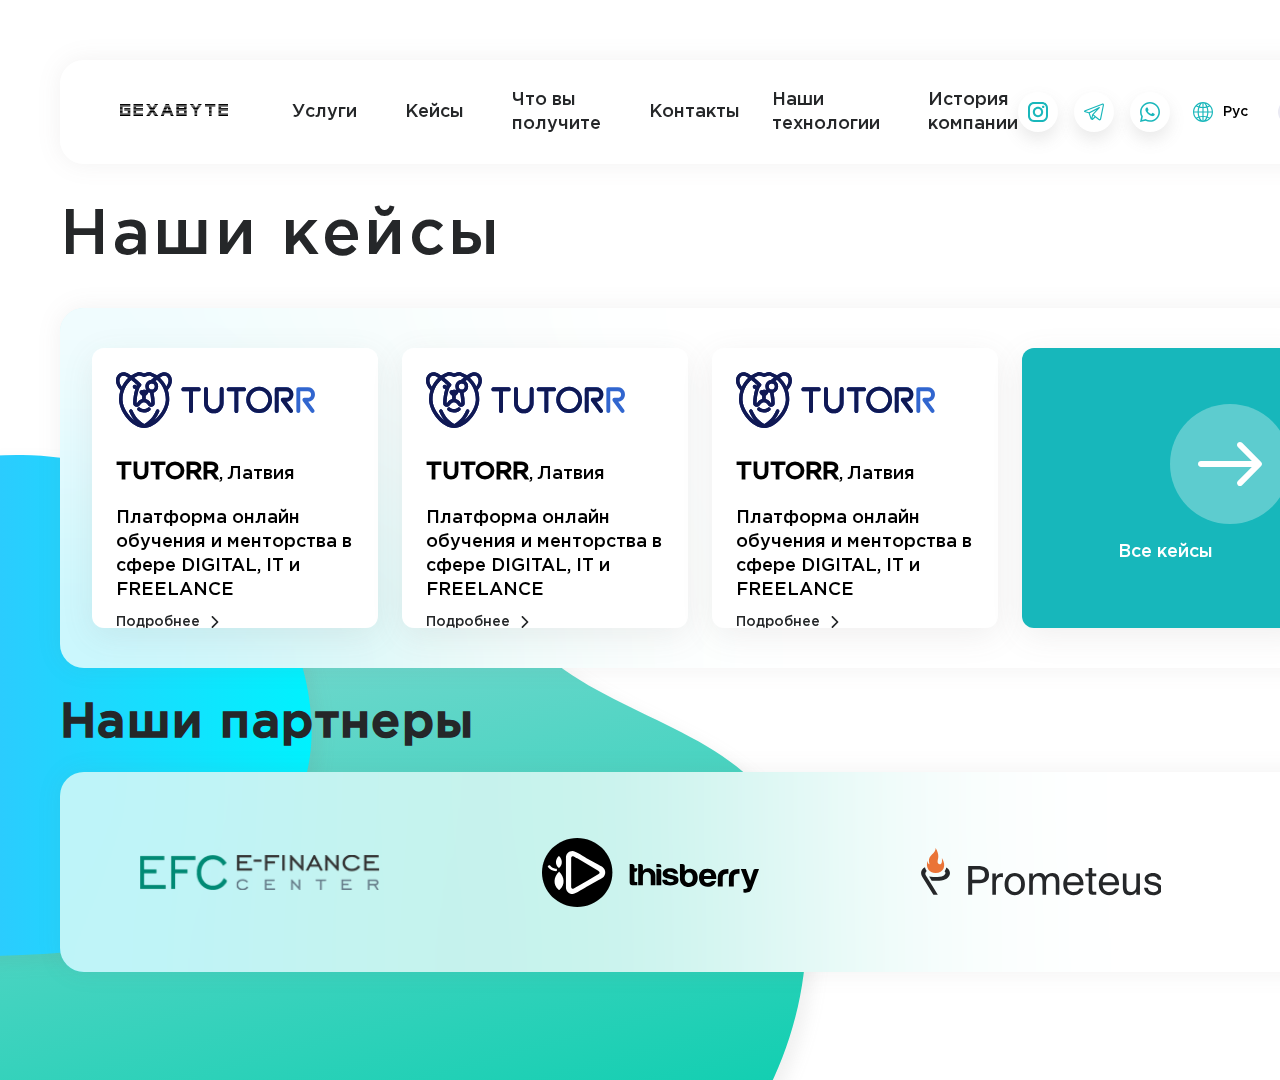
==== pages/cases/cases.html @ d4db55be "Add files via upload" ====
<!DOCTYPE html>
<html>
 <head>
    <link rel="stylesheet" href="../../css/style.css">
    <meta charset="utf-8">
    <title>qazdevelop</title>
</head>
<body>

    <div class="wrapper">
        <div class="content1">
            <div class="header" id="pages-header">
                <div class="logo"><img src="../../img/main/Gexabyte.svg" alt=""></div>
                    <div class="topnav" id="MyTopnav">
                        <nav>
                            <a class="hide" href="../../about-us/services.html">Услуги</a>
                                <svg width="8" height="8" viewBox="0 0 8 8" class="nav__point hide" fill="none" xmlns="http://www.w3.org/2000/svg">
                                    <circle cx="4" cy="4" r="4" fill="#BCBCC7"/>
                                </svg>
                                
                            <a class="hide" href="../../pages/cases/cases.html">Кейсы</a>
                                <svg width="8" height="8" viewBox="0 0 8 8" class="nav__point hide" fill="none" xmlns="http://www.w3.org/2000/svg">
                                    <circle cx="4" cy="4" r="4" fill="#BCBCC7"/>
                                </svg>
                            <a class="hide" href="../../pages/feedback/feedback.html">Что вы получите</a>
                                <svg width="8" height="8" viewBox="0 0 8 8" class="nav__point hide" fill="none" xmlns="http://www.w3.org/2000/svg">
                                    <circle cx="4" cy="4" r="4" fill="#BCBCC7"/>
                                </svg>
                            <a class="hide" href="../../pages/contacts/contacts.html">Контакты</a>
                                <svg width="2" height="32" viewBox="0 0 2 32" class="nav__rect hide" fill="none" xmlns="http://www.w3.org/2000/svg">
                                    <rect width="2" height="32" fill="#19B7BB"/>
                                </svg>
                            <a class="hide" href="../../pages/technology-stack/technology_stack.html">Наши технологии</a>
                                <svg width="8" height="8" viewBox="0 0 8 8" class="nav__point hide" fill="none" xmlns="http://www.w3.org/2000/svg">
                                    <circle cx="4" cy="4" r="4" fill="#BCBCC7"/>
                                </svg>
                            <a class="hide" href="../../pages/history/history.html">История компании</a>
                            
                        
                        </nav>
                    <div class="social">
                        <div class="inst__icon">
    <a class="instButton2" href="https://instagram.com">
        <div class="instButton">
            <svg width="20" height="20" viewBox="0 0 20 20" fill="#19B7BB" class="instImg" xmlns="http://www.w3.org/2000/svg">
                <path d="M14.0419 0H5.95811C2.67279 0 0 2.67279 0 5.95811V14.0419C0 17.3272 2.67279 20 5.95811 20H14.0419C17.3272 20 20 17.3272 20 14.0419V5.95811C20 2.67279 17.3272 0 14.0419 0ZM17.988 14.0419C17.988 16.2213 16.2213 17.988 14.0419 17.988H5.95811C3.77875 17.988 2.012 16.2213 2.012 14.0419V5.95811C2.012 3.77871 3.77875 2.012 5.95811 2.012H14.0419C16.2213 2.012 17.988 3.77871 17.988 5.95811V14.0419Z"/>
                <path d="M9.99986 4.82721C7.14762 4.82721 4.82715 7.14768 4.82715 9.99988C4.82715 12.8521 7.14762 15.1726 9.99986 15.1726C12.8521 15.1726 15.1726 12.8521 15.1726 9.99988C15.1726 7.14765 12.8521 4.82721 9.99986 4.82721ZM9.99986 13.1606C8.25423 13.1606 6.83915 11.7455 6.83915 9.99992C6.83915 8.25429 8.25427 6.83921 9.99986 6.83921C11.7455 6.83921 13.1606 8.25429 13.1606 9.99992C13.1606 11.7455 11.7455 13.1606 9.99986 13.1606Z"/>
                <path d="M15.1828 6.10562C15.8674 6.10562 16.4223 5.55069 16.4223 4.86614C16.4223 4.18159 15.8674 3.62665 15.1828 3.62665C14.4983 3.62665 13.9434 4.18159 13.9434 4.86614C13.9434 5.55069 14.4983 6.10562 15.1828 6.10562Z" />
                </svg>
        </div>
        </a>

</div>
                        <div class="tg__icon">    <a class="tgButton2" href="https://instagram.com">
        <div class="tgButton">
            <svg width="20" height="20" viewBox="0 0 20 20" class="tgImg" fill="#19B7BB" xmlns="http://www.w3.org/2000/svg">
                <g clip-path="url(#clip0)">
                <path d="M19.6907 1.98669C19.4464 1.68793 19.0805 1.52344 18.6603 1.52344C18.4319 1.52344 18.1898 1.5715 17.9411 1.66656L1.01151 8.12912C0.113068 8.47198 -0.00793369 8.98651 -0.000151716 9.2627C0.00763026 9.53888 0.157624 10.0458 1.07407 10.3374C1.07956 10.3391 1.08505 10.3407 1.09055 10.3423L4.6022 11.3472L6.50131 16.7778C6.76025 17.5182 7.34146 17.9781 8.01834 17.9781C8.44513 17.9781 8.8649 17.7992 9.23233 17.4611L11.4044 15.4611L14.5549 17.9979C14.5552 17.9982 14.5557 17.9984 14.556 17.9987L14.5859 18.0228C14.5886 18.0249 14.5915 18.0272 14.5943 18.0293C14.9445 18.3009 15.3267 18.4444 15.7001 18.4445H15.7002C16.4297 18.4445 17.0107 17.9045 17.1799 17.0689L19.9538 3.37204C20.0652 2.82227 19.9718 2.33032 19.6907 1.98669ZM5.77698 11.1563L12.552 7.69516L8.33344 12.1777C8.26431 12.2511 8.21533 12.341 8.19122 12.4388L7.37778 15.7338L5.77698 11.1563ZM8.43842 16.599C8.41034 16.6248 8.38211 16.6478 8.35388 16.669L9.10858 13.6124L10.4814 14.7179L8.43842 16.599ZM18.8052 3.13934L16.0313 16.8364C16.0046 16.9675 15.9193 17.2725 15.7001 17.2725C15.5917 17.2725 15.4556 17.2134 15.3163 17.1062L11.7464 14.2317C11.7459 14.2313 11.7453 14.2308 11.7447 14.2305L9.62051 12.52L15.7211 6.0376C15.9164 5.83008 15.9341 5.51224 15.7631 5.28427C15.5919 5.0563 15.2817 4.98459 15.0279 5.11429L4.99405 10.2403L1.43463 9.22195L18.3591 2.76138C18.502 2.70676 18.6018 2.69531 18.6603 2.69531C18.6961 2.69531 18.7599 2.69958 18.7836 2.72873C18.8147 2.76672 18.8544 2.89627 18.8052 3.13934Z"/>
                </g>
                <defs>
                <clipPath id="clip0">
                <rect width="20" height="20"/>
                </clipPath>
                </defs>
                </svg> 
        </div>
        </a>

</div>
                        <div class="whatsapp__icon">
    <a class="whatsappButton2" href="https://instagram.com">
        <div class="whatsappButton">
            <svg width="20" height="20" viewBox="0 0 20 20" class="whatsappImg" fill="#19B7BB" xmlns="http://www.w3.org/2000/svg">
                <path d="M17.0282 2.90436C15.1494 1.03256 12.65 0.00106812 9.98993 0C7.33582 0 4.83246 1.03058 2.94128 2.90192C1.04675 4.77646 0.00244141 7.26761 0 9.90738V9.91043V9.91226C0.000305176 11.51 0.420074 13.1218 1.21689 14.593L0.0273132 20L5.49652 18.756C6.88171 19.454 8.42728 19.8221 9.98611 19.8227H9.99008C12.6437 19.8227 15.1471 18.792 17.0386 16.9205C18.9348 15.0444 19.9796 12.5565 19.9808 9.91501C19.9815 7.29218 18.9331 4.8024 17.0282 2.90436ZM9.98993 18.2617H9.98642C8.58673 18.2611 7.19986 17.9097 5.97595 17.2452L5.71732 17.1048L2.08054 17.932L2.87048 14.3419L2.7182 14.0793C1.96106 12.7736 1.56097 11.3322 1.56097 9.91058C1.56387 5.30899 5.3447 1.56097 9.98962 1.56097C12.2336 1.56189 14.342 2.43179 15.9265 4.01016C17.5349 5.61295 18.4204 7.70981 18.4196 9.91455C18.4178 14.5172 14.6362 18.2617 9.98993 18.2617Z"/>
                <path d="M7.27139 5.54153H6.83347C6.68103 5.54153 6.43353 5.5986 6.22418 5.82642C6.01468 6.05438 5.42432 6.60538 5.42432 7.72598C5.42432 8.84659 6.24326 9.92935 6.35739 10.0815C6.47168 10.2335 7.9382 12.6065 10.2609 13.5194C12.1913 14.2781 12.5842 14.1272 13.0031 14.0892C13.4221 14.0514 14.3551 13.5384 14.5456 13.0066C14.736 12.4748 14.736 12.0189 14.6789 11.9237C14.6217 11.8288 14.4693 11.7719 14.2408 11.658C14.0123 11.544 12.8923 10.9837 12.6828 10.9076C12.4733 10.8318 12.321 10.7938 12.1685 11.0219C12.0161 11.2495 11.5674 11.7763 11.434 11.9283C11.3008 12.0804 11.1674 12.0995 10.9388 11.9855C10.7103 11.8712 9.98181 11.6264 9.10886 10.8507C8.42938 10.2469 7.95789 9.47693 7.82452 9.24896C7.69131 9.02115 7.81033 8.89786 7.92493 8.78418C8.02762 8.68225 8.16632 8.54279 8.28061 8.40988C8.39474 8.27683 8.42725 8.18192 8.50354 8.02994C8.57968 7.87796 8.54153 7.7449 8.48447 7.63107C8.42725 7.51709 7.98871 6.39084 7.78546 5.9404H7.78561C7.61441 5.56107 7.4342 5.54825 7.27139 5.54153Z"/>
                </svg>                                
        </div>
        </a>

</div>
                        <div class="language__select">	<div class="field__lang">
		<div class="globe__container">
			<div class="globe-icon">
				<svg width="20" height="20" viewBox="0 0 20 20" fill="none" xmlns="http://www.w3.org/2000/svg">
					<path d="M10 0C4.48593 0 0 4.48593 0 10C0 15.5141 4.48593 20 10 20C15.5141 20 20 15.5141 20 10C20 4.48593 15.5141 0 10 0ZM9.41406 4.90845C8.52264 4.87015 7.64023 4.74487 6.79764 4.54117C6.93222 4.22226 7.07825 3.91602 7.23572 3.62579C7.88177 2.4353 8.67493 1.59988 9.41406 1.2973V4.90845ZM9.41406 6.08124V9.41406H5.75424C5.80582 8.11325 6.02753 6.8219 6.3942 5.64728C7.36588 5.89203 8.38593 6.04019 9.41406 6.08124ZM9.41406 10.5859V13.9188C8.38593 13.9598 7.36588 14.108 6.3942 14.3527C6.02753 13.1781 5.80582 11.8867 5.75424 10.5859H9.41406ZM9.41406 15.0916V18.7027C8.67493 18.4001 7.88177 17.5647 7.23572 16.3742C7.07825 16.084 6.93222 15.7777 6.79764 15.4588C7.64023 15.2551 8.52249 15.1299 9.41406 15.0916ZM10.5859 15.0916C11.4774 15.1299 12.3598 15.2551 13.2024 15.4588C13.0678 15.7777 12.9218 16.084 12.7643 16.3742C12.1182 17.5647 11.3251 18.4001 10.5859 18.7027V15.0916ZM10.5859 13.9188V10.5859H14.2458C14.1942 11.8867 13.9725 13.1781 13.6058 14.3527C12.6341 14.108 11.6141 13.9598 10.5859 13.9188ZM10.5859 9.41406V6.08124C11.6141 6.04019 12.6341 5.89203 13.6058 5.64728C13.9725 6.8219 14.1942 8.11325 14.2458 9.41406H10.5859ZM10.5859 4.90845V1.2973C11.3251 1.59988 12.1182 2.4353 12.7643 3.62579C12.9218 3.91602 13.0678 4.22226 13.2024 4.54117C12.3598 4.74487 11.4774 4.87015 10.5859 4.90845ZM13.7943 3.06686C13.5008 2.52609 13.1821 2.04941 12.8461 1.64276C14.0176 2.04285 15.0789 2.68295 15.9714 3.50388C15.4623 3.77655 14.9138 4.01337 14.3367 4.21127C14.173 3.81363 13.992 3.43109 13.7943 3.06686ZM6.20575 3.06686C6.008 3.43109 5.82703 3.81363 5.6633 4.21127C5.08621 4.01337 4.53766 3.7764 4.02863 3.50388C4.92111 2.68295 5.98236 2.04285 7.15393 1.64276C6.81793 2.04941 6.49933 2.52594 6.20575 3.06686ZM5.26688 5.31265C4.86694 6.5921 4.63181 7.98691 4.58115 9.41406H1.19186C1.31729 7.50961 2.04865 5.76797 3.1955 4.38156C3.83194 4.74655 4.52896 5.05875 5.26688 5.31265ZM4.58115 10.5859C4.63181 12.0132 4.86694 13.4079 5.26688 14.6873C4.52896 14.9413 3.83194 15.2534 3.1955 15.6184C2.04865 14.232 1.31729 12.4904 1.19186 10.5859H4.58115ZM5.6633 15.7887C5.82703 16.1864 6.008 16.5689 6.20575 16.9331C6.49933 17.4739 6.81793 17.9506 7.15393 18.3572C5.98236 17.9572 4.92111 17.317 4.02878 16.4961C4.53751 16.2236 5.08621 15.9866 5.6633 15.7887ZM13.7943 16.9331C13.992 16.5689 14.173 16.1864 14.3367 15.7887C14.9138 15.9866 15.4623 16.2236 15.9714 16.4961C15.0789 17.317 14.0176 17.9572 12.8461 18.3572C13.1821 17.9506 13.5007 17.4741 13.7943 16.9331ZM14.7331 14.6873C15.1331 13.4079 15.3682 12.0131 15.4189 10.5859H18.8081C18.6827 12.4904 17.9514 14.232 16.8045 15.6184C16.1681 15.2534 15.471 14.9413 14.7331 14.6873ZM15.4189 9.41406C15.3682 7.98676 15.1331 6.5921 14.7331 5.31265C15.471 5.05875 16.1681 4.74655 16.8045 4.38156C17.9514 5.76797 18.6827 7.50961 18.8081 9.41406H15.4189Z" fill="#19B7BB"/>
				</svg>

			</div>
			<div class="lang__button">Рус</div>
			<button class="buttonn__arrow" type="submit">
				<svg width="12" height="8" viewBox="0 0 12 8" xmlns="http://www.w3.org/2000/svg">
					<path d="M5.99997 7.42022C5.7849 7.42022 5.56987 7.3381 5.4059 7.17421L0.24617 2.01443C-0.0820565 1.68621 -0.0820565 1.15404 0.24617 0.82595C0.574263 0.497856 1.10632 0.497856 1.43457 0.82595L5.99997 5.39161L10.5654 0.826109C10.8936 0.498016 11.4256 0.498016 11.7537 0.826109C12.0821 1.1542 12.0821 1.68636 11.7537 2.01459L6.59404 7.17437C6.42999 7.33829 6.21495 7.42022 5.99997 7.42022Z"/>
				</svg>
			</button>
		</div>

	<div class="lang">
		<div class="lang-container">
			<div class="lang-svg">
				<svg width="20" height="20" viewBox="0 0 20 20" fill="none" xmlns="http://www.w3.org/2000/svg">
					<g clip-path="url(#clip0)">
						<path d="M10 20C15.5228 20 20 15.5228 20 10C20 4.47715 15.5228 0 10 0C4.47715 0 0 4.47715 0 10C0 15.5228 4.47715 20 10 20Z" fill="#F0F0F0"/>
						<path d="M19.378 13.4782C19.78 12.3949 20 11.2232 20 9.99997C20 8.77677 19.78 7.60505 19.378 6.52173H0.621992C0.220039 7.60505 0 8.77677 0 9.99997C0 11.2232 0.220039 12.3949 0.621992 13.4782L10 14.3478L19.378 13.4782Z" fill="#0052B4"/>
						<path d="M10.0001 20C14.2997 20 17.9652 17.2863 19.3781 13.4783H0.62207C2.035 17.2863 5.70043 20 10.0001 20Z" fill="#D80027"/>
					</g>
					<defs>
						<clipPath id="clip0">
							<rect width="20" height="20" fill="white"/>
						</clipPath>
					</defs>
				</svg>
			</div>
			<div class="lang__text">Rus</div>
			<span class="lang__circle">
				<svg width="8" height="6" viewBox="0 0 8 6" fill="none" xmlns="http://www.w3.org/2000/svg">
					<path d="M0 3.25519L2.73955 5.99997L8 0.744719L7.24478 -6.10352e-05L2.73955 4.49994L0.744765 2.50516L0 3.25519Z" fill="white"/>
				</svg>
			</span>
		</div>
		<div class="lang-container lang-margin">
			<div class="lang-svg">
				<img src="../../img/lang/Frame.svg" alt="">
			</div>
			<div class="lang__text">Eng</div>
			<span class="lang__circle">
				<svg width="8" height="6" viewBox="0 0 8 6" fill="none" xmlns="http://www.w3.org/2000/svg">
					<path d="M0 3.25519L2.73955 5.99997L8 0.744719L7.24478 -6.10352e-05L2.73955 4.49994L0.744765 2.50516L0 3.25519Z" fill="white"/>
				</svg>
			</span>
		</div>
		<div class="lang-container">
			<div class="lang-svg">
				<img src="../../img/lang/Frame2.svg" alt="">
			</div>
			<div class="lang__text">Qaz</div>
			<span class="lang__circle">
				<svg width="8" height="6" viewBox="0 0 8 6" fill="none" xmlns="http://www.w3.org/2000/svg">
					<path d="M0 3.25519L2.73955 5.99997L8 0.744719L7.24478 -6.10352e-05L2.73955 4.49994L0.744765 2.50516L0 3.25519Z" fill="white"/>
				</svg>
			</span>
		</div>
	</div>
	</div>
    </div>
    </div>
    </div>
    </div>
            
            <div class="cases_h1">
                Наши кейсы
            </div>

            <div class="cases-row">
                <div class="case">
                    <div class="cases-logo">
                        <img src="../../img/cases/logo/logodark 1.svg" alt="">
                    </div>
                    <div class="case-text">
                        <div class="h1"><span><b>TUTORR</b></span>, Латвия</div>
                        <div class="h5">Платформа онлайн обучения и менторства в сфере DIGITAL, IT и FREELANCE</div>
                        <a href="#"><div class="details">Подробнее <img src="../../img/cases/icons/Vector.svg" alt=""></div></a>
                    </div>
                </div>
                <div class="case">
                    <div class="cases-logo">
                        <img src="../../img/cases/logo/logodark 1.svg" alt="">
                    </div>
                    <div class="case-text">
                        <div class="h1"><span><b>TUTORR</b></span>, Латвия</div>
                        <div class="h5">Платформа онлайн обучения и менторства в сфере DIGITAL, IT и FREELANCE</div>
                        <a href="#"><div class="details">Подробнее <img src="../../img/cases/icons/Vector.svg" alt=""></div></a>
                    </div>
                </div>
                <div class="case">
                    <div class="cases-logo">
                        <img src="../../img/cases/logo/logodark 1.svg" alt="">
                    </div>
                    <div class="case-text">
                        <div class="h1"><span><b>TUTORR</b></span>, Латвия</div>
                        <div class="h5">Платформа онлайн обучения и менторства в сфере DIGITAL, IT и FREELANCE</div>
                        <a href="#"><div class="details">Подробнее <img src="../../img/cases/icons/Vector.svg" alt=""></div></a>
                    </div>
                </div>
                
                    <div class="all-cases">
                        <a href="">
                            <div class="circle"><img class="arrow" src="../../img/cases/icons/arrow.svg" alt=""></div>
                            <div class="all-cases-text">Все кейсы</div>
                         </a>
                    </div>
            </div>

            <div class="partners_h1">
                Наши партнеры
            </div>

            <div class="partners">
                <img src="../../img/cases/partners/1.svg" alt="">
                <img src="../../img/cases/partners/2.svg" alt="">
                <img src="../../img/cases/partners/3.svg" alt="">
                <img src="../../img/cases/partners/4.svg" alt="">
                <img src="../../img/cases/partners/5.svg" alt="">
            </div>
        </div>
    </div>

 <script src="jquery-3.6.0.min.js"></script>
 <script src="../script/script.js"></script>
</body>
</html>
---- css/style.css ----
html, body, div, span, applet, object, iframe,
h1, h2, h3, h4, h5, h6, p, blockquote, pre,
a, abbr, acronym, address, big, cite, code,
del, dfn, em, font, img, ins, kbd, q, s, samp,
small, strike, strong, sub, sup, tt, var,
b, u, i, center,
dl, dt, dd, ol, ul, li,
fieldset, form, label, legend,
table, caption, tbody, tfoot, thead, tr, th, td {
  margin: 0;
  padding: 0;
  border: 0;
  outline: 0;
  font-size: 100%;
  vertical-align: baseline;
  background: transparent;
}

body {
  line-height: 1;
}

ol, ul {
  list-style: none;
}

blockquote, q {
  quotes: none;
}

:focus {
  outline: 0;
}

ins {
  text-decoration: none;
}

del {
  text-decoration: line-through;
}

table {
  border-collapse: collapse;
  border-spacing: 0;
}

@font-face {
  font-family: Ubuntu;
  src: url(../fonts/Ubuntu/Ubuntu-Bold.ttf);
  src: url(../fonts/Ubuntu/Ubuntu-BoldItalic.ttf);
  src: url(../fonts/Ubuntu/Ubuntu-Italic.ttf);
  src: url(../fonts/Ubuntu/Ubuntu-Light.ttf);
  src: url(../fonts/Ubuntu/Ubuntu-LightItalic.ttf);
  src: url(../fonts/Ubuntu/Ubuntu-Medium.ttf);
  src: url(../fonts/Ubuntu/Ubuntu-MediumItalic.ttf);
  src: url(../fonts/Ubuntu/Ubuntu-Regular.ttf);
  src: url(../fonts/GothamPro/GothamPro.ttf);
  src: url(../fonts/GothamPro/GothamPro-Black.ttf);
  src: url(../fonts/GothamPro/GothamPro-Bold.ttf);
  src: url(../fonts/GothamPro/GothamPro-italic.ttf);
  src: url(../fonts/GothamPro/GothamPro-Light.ttf);
  src: url(../fonts/GothamPro/GothamPro-Medium.ttf);
}
/*         

-------------------------------------------------------------------------------------------------------------------

*/
* {
  max-width: 100%;
  font-family: "Ubuntu", sans-serif;
  margin: 0;
  padding: 0;
}
*:focus {
  outline: none;
}

a {
  text-decoration: none;
}

body {
  overflow-x: hidden;
  background: url(../img/background/backgroundBlobs.svg);
}

form {
  font-style: normal;
  font-weight: 300;
  font-size: 18px;
  line-height: 24px;
  color: white;
  position: absolute;
}

input {
  width: 552px;
  height: 56px;
  background: #FFFFFF;
  border: 1px solid #EAEAF3;
  -webkit-box-sizing: border-box;
          box-sizing: border-box;
  border-radius: 12px;
}
input:focus {
  border: 1px solid #17B7BB;
}

.inputWithIcon {
  position: relative;
}
.inputWithIcon input[type=text] {
  padding-left: 40px;
}
.inputWithIcon i {
  position: absolute;
  left: 0;
  top: 8px;
  padding: 9px 8px;
  color: #aaa;
  -webkit-transition: 0.3s;
  transition: 0.3s;
}
.inputWithIcon input[type=text]:focus + i {
  color: dodgerBlue;
}

.button {
  position: absolute;
  width: 158px;
  height: 56px;
  background: linear-gradient(267.71deg, #1ACACE 0%, #19B7BB 100%);
  border-radius: 12px;
  color: #fff;
}
.button:hover {
  background: linear-gradient(267.71deg, #1ACACE 0%, #19B7BB 100%);
  -webkit-box-shadow: 0px 8px 16px rgba(25, 183, 187, 0.32);
          box-shadow: 0px 8px 16px rgba(25, 183, 187, 0.32);
  border-radius: 12px;
}
.button:active {
  background: linear-gradient(267.71deg, #1ACACE 0%, #19B7BB 100%);
  -webkit-box-shadow: 0px 8px 16px rgba(25, 183, 187, 0.32), inset 0px 0px 16px rgba(0, 0, 0, 0.15);
          box-shadow: 0px 8px 16px rgba(25, 183, 187, 0.32), inset 0px 0px 16px rgba(0, 0, 0, 0.15);
  border-radius: 12px;
}

input {
  font-style: normal;
  font-weight: 500;
  font-size: 18px;
  line-height: 24px;
  color: #000;
  -webkit-box-flex: 0;
      -ms-flex: none;
          flex: none;
  -webkit-box-ordinal-group: 1;
      -ms-flex-order: 0;
          order: 0;
  -ms-flex-positive: 0;
      flex-grow: 0;
  margin: 0px 10px;
}

.field__lang {
  width: 122px;
  height: 40px;
  border-radius: 20px;
  background-color: #fff;
}

.globe__container {
  padding-top: 8px;
  display: -webkit-box;
  display: -ms-flexbox;
  display: flex;
  -webkit-box-align: center;
      -ms-flex-align: center;
          align-items: center;
  -webkit-box-pack: center;
      -ms-flex-pack: center;
          justify-content: center;
}

.lang__button {
  font-family: Ubuntu;
  font-style: normal;
  font-weight: 300;
  font-size: 14px;
  margin-left: 10px;
  margin-right: 30px;
  cursor: pointer;
}

.globe-icon {
  width: 20px;
  height: 20px;
  cursor: pointer;
}

.buttonn__arrow {
  width: 24px;
  height: 24px;
  border: none;
  background-color: #EAEAF3;
  border-radius: 50px;
  cursor: pointer;
}

.buttonn__arrow svg {
  display: block;
  position: relative;
  z-index: 4;
  width: 100%;
  fill: #BCBCC7;
}

.field__lang:hover .buttonn__arrow {
  background-color: #19B7BB;
  -webkit-transition: all 0.5s ease 0s;
  transition: all 0.5s ease 0s;
}

.field__lang:hover .buttonn__arrow svg {
  -webkit-transform: rotate(180deg);
          transform: rotate(180deg);
  fill: #fff;
  -webkit-transition: all 0.5s ease 0s;
  transition: all 0.5s ease 0s;
}

.buttonn__arrow:focus {
  background-color: #19B7BB;
  -webkit-transition: all 0.5s ease 0s;
  transition: all 0.5s ease 0s;
}

.buttonn__arrow:focus.buttonn__arrow svg {
  -webkit-transform: rotate(180deg);
          transform: rotate(180deg);
  fill: #fff;
  -webkit-transition: all 0.5s ease 0s;
  transition: all 0.5s ease 0s;
}

.field__lang:hover .lang {
  opacity: 1;
  -webkit-transition: all 0.5s ease 0s;
  transition: all 0.5s ease 0s;
}

.lang {
  margin-top: 12px;
  width: 122px;
  height: 104px;
  border-radius: 20px;
  background-color: #fff;
  display: -webkit-box;
  display: -ms-flexbox;
  display: flex;
  opacity: 0;
  -webkit-box-orient: vertical;
  -webkit-box-direction: normal;
      -ms-flex-direction: column;
          flex-direction: column;
  -webkit-box-pack: center;
      -ms-flex-pack: center;
          justify-content: center;
}

.lang-container {
  display: -webkit-box;
  display: -ms-flexbox;
  display: flex;
  -webkit-box-pack: start;
      -ms-flex-pack: start;
          justify-content: flex-start;
  -webkit-box-align: center;
      -ms-flex-align: center;
          align-items: center;
  cursor: pointer;
  position: relative;
}

.lang-margin {
  margin: 6px 0;
}

.lang-svg {
  margin: 0 10px;
}

.lang__text {
  font-family: Ubuntu;
  font-style: normal;
  font-weight: 300;
  font-size: 14px;
  color: #000000;
}

.lang__text:hover {
  color: #BCBCC7;
  -webkit-transition: all 0.5s ease 0s;
  transition: all 0.5s ease 0s;
}

.lang__circle {
  opacity: 0;
  width: 16px;
  height: 16px;
  border-radius: 20px;
  background-color: #19B7BB;
  position: absolute;
  right: 0;
  margin-right: 10px;
  display: -webkit-box;
  display: -ms-flexbox;
  display: flex;
  -webkit-box-pack: center;
      -ms-flex-pack: center;
          justify-content: center;
  -webkit-box-align: center;
      -ms-flex-align: center;
          align-items: center;
}

.lang-container .lang__circle {
  -webkit-transition: all 0.5s ease 0s;
  transition: all 0.5s ease 0s;
  opacity: 1;
}

.telegram-button {
  position: absolute;
  background: #FFFFFF;
  border: 1px solid #EAEAF3;
  -webkit-box-sizing: border-box;
          box-sizing: border-box;
  -webkit-box-shadow: 0px 8px 16px rgba(116, 115, 115, 0.15);
          box-shadow: 0px 8px 16px rgba(116, 115, 115, 0.15);
  border-radius: 12px;
  padding-top: 12px;
  padding-bottom: 12px;
  padding-left: 24px;
  padding-right: 33px;
  cursor: pointer;
}

.telegramImg {
  padding-right: 16px;
}

.instButton {
  width: 40px;
  height: 40px;
  border-radius: 50%;
  background: #FFFFFF;
  -webkit-box-shadow: 0px 8px 16px rgba(116, 115, 115, 0.15);
          box-shadow: 0px 8px 16px rgba(116, 115, 115, 0.15);
}
.instButton:hover {
  background-color: #17B7BB;
}
.instButton:active {
  background: #17B7BB;
  -webkit-box-shadow: 0px 8px 16px rgba(116, 115, 115, 0.15), inset 0px 0px 8px rgba(0, 0, 0, 0.15);
          box-shadow: 0px 8px 16px rgba(116, 115, 115, 0.15), inset 0px 0px 8px rgba(0, 0, 0, 0.15);
}

.instButton2 {
  width: 40px;
  height: 40px;
  border-radius: 50%;
  display: block;
}

.instImg {
  padding: 10px;
}
.instImg:hover {
  fill: white;
}

.tgButton {
  width: 40px;
  height: 40px;
  border-radius: 50%;
  background: #FFFFFF;
  -webkit-box-shadow: 0px 8px 16px rgba(116, 115, 115, 0.15);
          box-shadow: 0px 8px 16px rgba(116, 115, 115, 0.15);
}
.tgButton:hover {
  background-color: #17B7BB;
}
.tgButton:active {
  background: #17B7BB;
  -webkit-box-shadow: 0px 8px 16px rgba(116, 115, 115, 0.15), inset 0px 0px 8px rgba(0, 0, 0, 0.15);
          box-shadow: 0px 8px 16px rgba(116, 115, 115, 0.15), inset 0px 0px 8px rgba(0, 0, 0, 0.15);
}

.tgButton2 {
  width: 40px;
  height: 40px;
  border-radius: 50%;
  display: block;
}

.tgImg {
  padding: 10px;
}
.tgImg:hover {
  fill: white;
}

.whatsappButton {
  width: 40px;
  height: 40px;
  border-radius: 50%;
  background: #FFFFFF;
  -webkit-box-shadow: 0px 8px 16px rgba(116, 115, 115, 0.15);
          box-shadow: 0px 8px 16px rgba(116, 115, 115, 0.15);
}
.whatsappButton:hover {
  background-color: #17B7BB;
}
.whatsappButton:active {
  background: #17B7BB;
  -webkit-box-shadow: 0px 8px 16px rgba(116, 115, 115, 0.15), inset 0px 0px 8px rgba(0, 0, 0, 0.15);
          box-shadow: 0px 8px 16px rgba(116, 115, 115, 0.15), inset 0px 0px 8px rgba(0, 0, 0, 0.15);
}

.whatsappButton2 {
  width: 40px;
  height: 40px;
  border-radius: 50%;
  display: block;
}

.whatsappImg {
  padding: 10px;
}
.whatsappImg:hover {
  fill: white;
}

.menuButton {
  display: none;
  border-radius: 50%;
  width: 40px;
  height: 40px;
  background: #17B7BB;
  -webkit-box-shadow: 0px 8px 16px rgba(116, 115, 115, 0.15);
          box-shadow: 0px 8px 16px rgba(116, 115, 115, 0.15);
}
.menuButton:hover {
  background-color: #17B7BB;
}
.menuButton:active {
  background: #17B7BB;
  -webkit-box-shadow: 0px 8px 16px rgba(116, 115, 115, 0.15), inset 0px 0px 8px rgba(0, 0, 0, 0.15);
          box-shadow: 0px 8px 16px rgba(116, 115, 115, 0.15), inset 0px 0px 8px rgba(0, 0, 0, 0.15);
}

.menuicon {
  color: white;
  margin: 12px;
}
.menuicon:hover {
  fill: white;
}

.mouse {
  cursor: pointer;
  display: block;
  position: relative;
  margin-top: 10rem;
  width: 48px;
  height: 72px;
  background: -webkit-gradient(linear, left top, left bottom, from(#F7D479), to(#EBBD46));
  background: linear-gradient(180deg, #F7D479 0%, #EBBD46 100%);
  -webkit-box-shadow: 0px 8px 16px rgba(116, 115, 115, 0.2);
          box-shadow: 0px 8px 16px rgba(116, 115, 115, 0.2);
  border-radius: 32px;
}

.roll {
  position: absolute;
  margin: 16px 0px 0 4px;
}

.mousea {
  display: block;
  width: 48px;
  height: 72px;
  border-radius: 32px;
}

.scroll {
  position: absolute;
  left: 46.92%;
  right: 47.08%;
  top: 19.89%;
  bottom: 60.3%;
  background: #FFFFFF;
}

.mouse:hover .scroll {
  top: 30.89%;
  bottom: 49.3%;
  -webkit-transition: 0.3s;
  transition: 0.3s;
}

/*
------------------------------------------------------------------------------------------------------
MAIN  

*/
.wrapper {
  max-width: 100%;
  display: -webkit-box;
  display: -ms-flexbox;
  display: flex;
  -webkit-box-flex: 0;
      -ms-flex-positive: 0;
          flex-grow: 0;
}

.content {
  display: -webkit-box;
  display: -ms-flexbox;
  display: flex;
  -webkit-box-orient: vertical;
  -webkit-box-direction: normal;
      -ms-flex-direction: column;
          flex-direction: column;
  -webkit-box-flex: 1;
      -ms-flex-positive: 1;
          flex-grow: 1;
  -ms-flex-negative: 0;
      flex-shrink: 0;
  height: 960px;
  margin: 60px;
  background: rgba(255, 255, 255, 0.7);
  -webkit-box-shadow: 0px 0px 24px rgba(126, 120, 120, 0.1);
          box-shadow: 0px 0px 24px rgba(126, 120, 120, 0.1);
  -webkit-backdrop-filter: blur(150px);
          backdrop-filter: blur(150px);
  border-radius: 48px;
}
.content > .img {
  padding-top: 167px;
  padding-left: 96.1px;
  width: 626px;
  height: 626px;
  opacity: 0.25;
  -webkit-box-shadow: inset -3px 3px 4px rgba(255, 255, 255, 0.2);
          box-shadow: inset -3px 3px 4px rgba(255, 255, 255, 0.2);
  -webkit-filter: drop-shadow(8px -8px 10px rgba(255, 255, 255, 0.07)) drop-shadow(-10px 10px 10px rgba(0, 0, 0, 0.25)) drop-shadow(-30px 30px 30px rgba(0, 0, 0, 0.2)) drop-shadow(-45px 45px 70px rgba(0, 0, 0, 0.2));
          filter: drop-shadow(8px -8px 10px rgba(255, 255, 255, 0.07)) drop-shadow(-10px 10px 10px rgba(0, 0, 0, 0.25)) drop-shadow(-30px 30px 30px rgba(0, 0, 0, 0.2)) drop-shadow(-45px 45px 70px rgba(0, 0, 0, 0.2));
}

.content1 {
  display: -webkit-box;
  display: -ms-flexbox;
  display: flex;
  -webkit-box-orient: vertical;
  -webkit-box-direction: normal;
      -ms-flex-direction: column;
          flex-direction: column;
  -webkit-box-flex: 1;
      -ms-flex-positive: 1;
          flex-grow: 1;
  -ms-flex-negative: 0;
      flex-shrink: 0;
  height: 960px;
  margin: 60px;
}
.content1 > .img {
  padding-top: 167px;
  padding-left: 96.1px;
  width: 626px;
  height: 626px;
  opacity: 0.25;
  -webkit-box-shadow: inset -3px 3px 4px rgba(255, 255, 255, 0.2);
          box-shadow: inset -3px 3px 4px rgba(255, 255, 255, 0.2);
  -webkit-filter: drop-shadow(8px -8px 10px rgba(255, 255, 255, 0.07)) drop-shadow(-10px 10px 10px rgba(0, 0, 0, 0.25)) drop-shadow(-30px 30px 30px rgba(0, 0, 0, 0.2)) drop-shadow(-45px 45px 70px rgba(0, 0, 0, 0.2));
          filter: drop-shadow(8px -8px 10px rgba(255, 255, 255, 0.07)) drop-shadow(-10px 10px 10px rgba(0, 0, 0, 0.25)) drop-shadow(-30px 30px 30px rgba(0, 0, 0, 0.2)) drop-shadow(-45px 45px 70px rgba(0, 0, 0, 0.2));
}

.header {
  width: 1800px;
  height: 104px;
  position: absolute;
  display: -webkit-box;
  display: -ms-flexbox;
  display: flex;
  -webkit-box-flex: 1;
      -ms-flex-positive: 1;
          flex-grow: 1;
  -webkit-box-align: center;
      -ms-flex-align: center;
          align-items: center;
}
.header .logo {
  margin-left: 60px;
}

.topnav {
  -webkit-box-align: center;
      -ms-flex-align: center;
          align-items: center;
  -webkit-box-flex: 1;
      -ms-flex-positive: 1;
          flex-grow: 1;
  display: -webkit-box;
  display: -ms-flexbox;
  display: flex;
  -webkit-box-orient: horizontal;
  -webkit-box-direction: normal;
      -ms-flex-direction: row;
          flex-direction: row;
  flex-grow: 1;
  margin-left: 64px;
}

nav {
  -webkit-box-align: center;
      -ms-flex-align: center;
          align-items: center;
  display: -webkit-box;
  display: -ms-flexbox;
  display: flex;
  -webkit-box-orient: horizontal;
  -webkit-box-direction: normal;
      -ms-flex-direction: row;
          flex-direction: row;
  -webkit-box-flex: 1;
      -ms-flex-positive: 1;
          flex-grow: 1;
}
nav a {
  font-style: normal;
  font-weight: 300;
  font-size: 18px;
  line-height: 24px;
  color: #252729;
}
nav a:hover {
  color: #17B7BB;
}

.nav__point {
  padding: 8px 24px 8px 24px;
}

.nav__rect {
  padding: 0 16px 0 16px;
}

.social {
  -webkit-box-flex: 0;
      -ms-flex-positive: 0;
          flex-grow: 0;
  display: -webkit-box;
  display: -ms-flexbox;
  display: flex;
  -ms-flex-wrap: nowrap;
      flex-wrap: nowrap;
  margin-right: 32px;
}

.inst__icon,
.tg__icon,
.whatsapp__icon {
  padding-right: 16px;
}

.main__text {
  -webkit-box-orient: vertical;
  -webkit-box-direction: normal;
      -ms-flex-direction: column;
          flex-direction: column;
  display: -webkit-box;
  display: -ms-flexbox;
  display: flex;
  position: absolute;
  margin: 250px 0 0 56px;
}
.main__text .h1 {
  width: 800px;
  height: 160px;
  font-style: normal;
  font-weight: bold;
  font-size: 64px;
  line-height: 80px;
  letter-spacing: 0.05em;
  color: #252729;
}
.main__text .h5 {
  width: 600px;
  height: 108px;
  font-style: normal;
  font-weight: 300;
  font-size: 24px;
  line-height: 36px;
  color: #252729;
  margin-top: 32px;
}

.main__img {
  width: 856px;
  height: 507px;
  margin-top: 227px;
  margin-left: 888px;
  -webkit-box-pack: end;
      -ms-flex-pack: end;
          justify-content: end;
  display: -webkit-box;
  display: -ms-flexbox;
  display: flex;
  position: absolute;
}

.main__buttons {
  width: 492px;
  height: 64px;
  margin-top: 40px;
}
.main__buttons .work_button {
  padding: 16px 32px;
  position: absolute;
  width: 246px;
  height: 64px;
  background: linear-gradient(267.71deg, #1ACACE 0%, #19B7BB 100%);
  -webkit-box-shadow: 0px 8px 16px rgba(116, 115, 115, 0.15);
          box-shadow: 0px 8px 16px rgba(116, 115, 115, 0.15);
  border-radius: 12px;
  border: 0;
  cursor: pointer;
}
.main__buttons .work_button:hover {
  background: linear-gradient(267.71deg, #1ACACE 0%, #19B7BB 100%);
  -webkit-box-shadow: 0px 8px 16px rgba(25, 183, 187, 0.32);
          box-shadow: 0px 8px 16px rgba(25, 183, 187, 0.32);
  border-radius: 12px;
}
.main__buttons p {
  font-style: normal;
  font-weight: normal;
  font-size: 18px;
  line-height: 32px;
  color: #FFFFFF;
  -webkit-box-flex: 0;
      -ms-flex: none;
          flex: none;
  -webkit-box-ordinal-group: 1;
      -ms-flex-order: 0;
          order: 0;
  -ms-flex-positive: 0;
      flex-grow: 0;
}

.history {
  padding-left: 270px;
}

.history_button {
  background: #FFFFFF;
  -webkit-box-shadow: 0px 8px 16px rgba(116, 115, 115, 0.15);
          box-shadow: 0px 8px 16px rgba(116, 115, 115, 0.15);
  border-radius: 12px;
  border: 0;
  width: 222px;
  height: 64px;
  cursor: pointer;
}
.history_button p {
  font-style: normal;
  font-weight: 300;
  font-size: 18px;
  line-height: 32px;
  color: #252729;
}
.history_button:hover {
  -webkit-box-shadow: 0px 8px 16px rgba(25, 183, 187, 0.32);
          box-shadow: 0px 8px 16px rgba(25, 183, 187, 0.32);
  border-radius: 12px;
}

@media (width: 768px) {
  .content {
    margin: 32px;
    width: 704px;
    height: 432px;
  }
  .content .img {
    padding-top: 96px;
    padding-left: 32px;
    opacity: 0.25;
    -webkit-box-shadow: inset -3px 3px 4px rgba(255, 255, 255, 0.2);
            box-shadow: inset -3px 3px 4px rgba(255, 255, 255, 0.2);
    -webkit-filter: drop-shadow(8px -8px 10px rgba(255, 255, 255, 0.07)) drop-shadow(-10px 10px 10px rgba(0, 0, 0, 0.25)) drop-shadow(-30px 30px 30px rgba(0, 0, 0, 0.2)) drop-shadow(-45px 45px 70px rgba(0, 0, 0, 0.2));
            filter: drop-shadow(8px -8px 10px rgba(255, 255, 255, 0.07)) drop-shadow(-10px 10px 10px rgba(0, 0, 0, 0.25)) drop-shadow(-30px 30px 30px rgba(0, 0, 0, 0.2)) drop-shadow(-45px 45px 70px rgba(0, 0, 0, 0.2));
  }

  .header {
    max-width: 100%;
  }
  .header .logo {
    position: absolute;
    margin: 36px 0 0 32px;
    width: 208px;
    height: 24px;
  }

  .social {
    display: -webkit-box;
    display: -ms-flexbox;
    display: flex;
    -webkit-box-flex: 1;
        -ms-flex-positive: 1;
            flex-grow: 1;
    background-color: #FFFFFF;
    width: 100%;
    margin-top: 32px;
    margin-right: 32px;
  }

  nav {
    width: 100%;
    height: 72px;
  }
  nav .hide {
    display: none;
  }

  .main__text {
    width: 100%;
    margin: 104px 0 0 32px;
  }
  .main__text .h1 {
    width: 432px;
    height: 96px;
    font-style: normal;
    font-weight: bold;
    font-size: 36px;
    line-height: 48px;
    letter-spacing: 0.05em;
  }
  .main__text .h5 {
    font-style: normal;
    font-weight: 300;
    font-size: 18px;
    line-height: 24px;
    width: 360px;
    height: 96px;
    margin-top: 16px;
  }

  .main__buttons {
    height: 48px;
    margin-top: 24px;
  }
  .main__buttons .work_button {
    width: 210px;
    height: 48px;
    padding: 12px 24px;
  }
  .main__buttons .work_button p {
    font-style: normal;
    font-weight: normal;
    font-size: 16px;
    line-height: 24px;
  }
  .main__buttons .history {
    padding: 0;
    margin: 0;
  }
  .main__buttons .history_button {
    position: relative;
    width: 191px;
    height: 48px;
    margin-left: 226px;
  }
  .main__buttons .history_button p {
    font-style: normal;
    font-weight: normal;
    font-size: 16px;
    line-height: 24px;
  }

  .main__img {
    width: 324px;
    height: 192px;
    margin-top: 128px;
    margin-left: 364px;
    position: absolute;
    z-index: -1000;
  }

  .menuButton {
    margin-left: 26px;
    display: block;
    position: relative;
  }

  .menuicon {
    display: -webkit-box;
    display: -ms-flexbox;
    display: flex;
    position: relative;
  }
}
/*
-------------------------------------------------------------------------------------------------------------------
CASES

*/
#pages-header {
  -webkit-box-align: center;
      -ms-flex-align: center;
          align-items: center;
  height: 6.5rem;
  background: rgba(255, 255, 255, 0.7);
  -webkit-box-shadow: 0px 0px 24px rgba(126, 120, 120, 0.1);
          box-shadow: 0px 0px 24px rgba(126, 120, 120, 0.1);
  -webkit-backdrop-filter: blur(150px);
          backdrop-filter: blur(150px);
  border-radius: 1.5rem;
}

.cases_h1 {
  padding-top: 8.5rem;
  font-style: normal;
  font-weight: 500;
  font-size: 4rem;
  line-height: 5rem;
  letter-spacing: 0.05em;
  color: #252729;
}

.cases-row {
  -webkit-box-align: center;
      -ms-flex-align: center;
          align-items: center;
  margin-top: 32px;
  display: -webkit-box;
  display: -ms-flexbox;
  display: flex;
  -webkit-box-pack: row;
      -ms-flex-pack: row;
          justify-content: row;
  height: 22.5rem;
  background: rgba(255, 255, 255, 0.7);
  -webkit-box-shadow: 0px 0px 24px rgba(126, 120, 120, 0.1);
          box-shadow: 0px 0px 24px rgba(126, 120, 120, 0.1);
  -webkit-backdrop-filter: blur(150px);
          backdrop-filter: blur(150px);
  border-radius: 24px;
}

.case {
  background: #FFFFFF;
  -webkit-box-shadow: 0px 8px 32px rgba(103, 97, 97, 0.1);
          box-shadow: 0px 8px 32px rgba(103, 97, 97, 0.1);
  border-radius: 12px;
  width: 26rem;
  height: 17.5rem;
  margin-right: 24px;
}
.case:first-child {
  margin-left: 32px;
}
.case .cases-logo {
  padding: 24px;
}
.case .case-text {
  padding-left: 24px;
  font-family: Gotham Pro;
}
.case .case-text .h1 {
  font-size: 18px;
  line-height: 32px;
}
.case .case-text span {
  font-style: normal;
  font-weight: 500;
  font-size: 24px;
  line-height: 32px;
}
.case .case-text .h5 {
  margin-top: 1rem;
  font-style: normal;
  font-weight: 300;
  font-size: 18px;
  line-height: 24px;
}
.case .case-text a {
  color: #252729;
}
.case .case-text a:hover {
  color: #17B7BB;
}
.case .case-text .details {
  font-style: normal;
  font-weight: normal;
  font-size: 14px;
  line-height: 24px;
  padding-top: 8px;
  display: -webkit-box;
  display: -ms-flexbox;
  display: flex;
  -webkit-box-align: center;
      -ms-flex-align: center;
          align-items: center;
}
.case .case-text .details img {
  padding-left: 10.5px;
}

.all-cases {
  width: 416px;
  height: 280px;
  background: #17B7BB;
  -webkit-box-shadow: 0px 8px 32px rgba(103, 97, 97, 0.1);
          box-shadow: 0px 8px 32px rgba(103, 97, 97, 0.1);
  border-radius: 12px;
  margin-right: 32px;
}
.all-cases .circle {
  width: 120px;
  height: 120px;
  background: rgba(255, 255, 255, 0.3);
  border-radius: 50%;
  margin-top: 56px;
  margin-left: 148px;
}
.all-cases .arrow {
  margin: 28px;
}
.all-cases .all-cases-text {
  font-family: Ubuntu;
  font-style: normal;
  font-weight: normal;
  font-size: 18px;
  line-height: 24px;
  color: #FFFFFF;
  margin-top: 16px;
  text-align: center;
}

.partners_h1 {
  margin-top: 24px;
  margin-bottom: 16px;
  font-style: normal;
  font-weight: bold;
  font-size: 48px;
  line-height: 64px;
  letter-spacing: 0.03em;
  color: #252729;
}

.partners {
  width: 1800px;
  display: -webkit-box;
  display: -ms-flexbox;
  display: flex;
  height: 200px;
  background: rgba(255, 255, 255, 0.7);
  -webkit-box-shadow: 0px 0px 24px rgba(126, 120, 120, 0.1);
          box-shadow: 0px 0px 24px rgba(126, 120, 120, 0.1);
  -webkit-backdrop-filter: blur(150px);
          backdrop-filter: blur(150px);
  border-radius: 24px;
  -webkit-box-align: center;
      -ms-flex-align: center;
          align-items: center;
}
.partners img:first-child {
  padding-left: 80px;
}
.partners img:first-child:last-child {
  padding-right: 80px;
}
.partners img {
  padding-right: 162px;
}

@media (width: 768px) {
  .cases_h1 {
    font-style: normal;
    font-weight: 500;
    font-size: 48px;
    line-height: 64px;
    letter-spacing: 0.05em;
  }
}
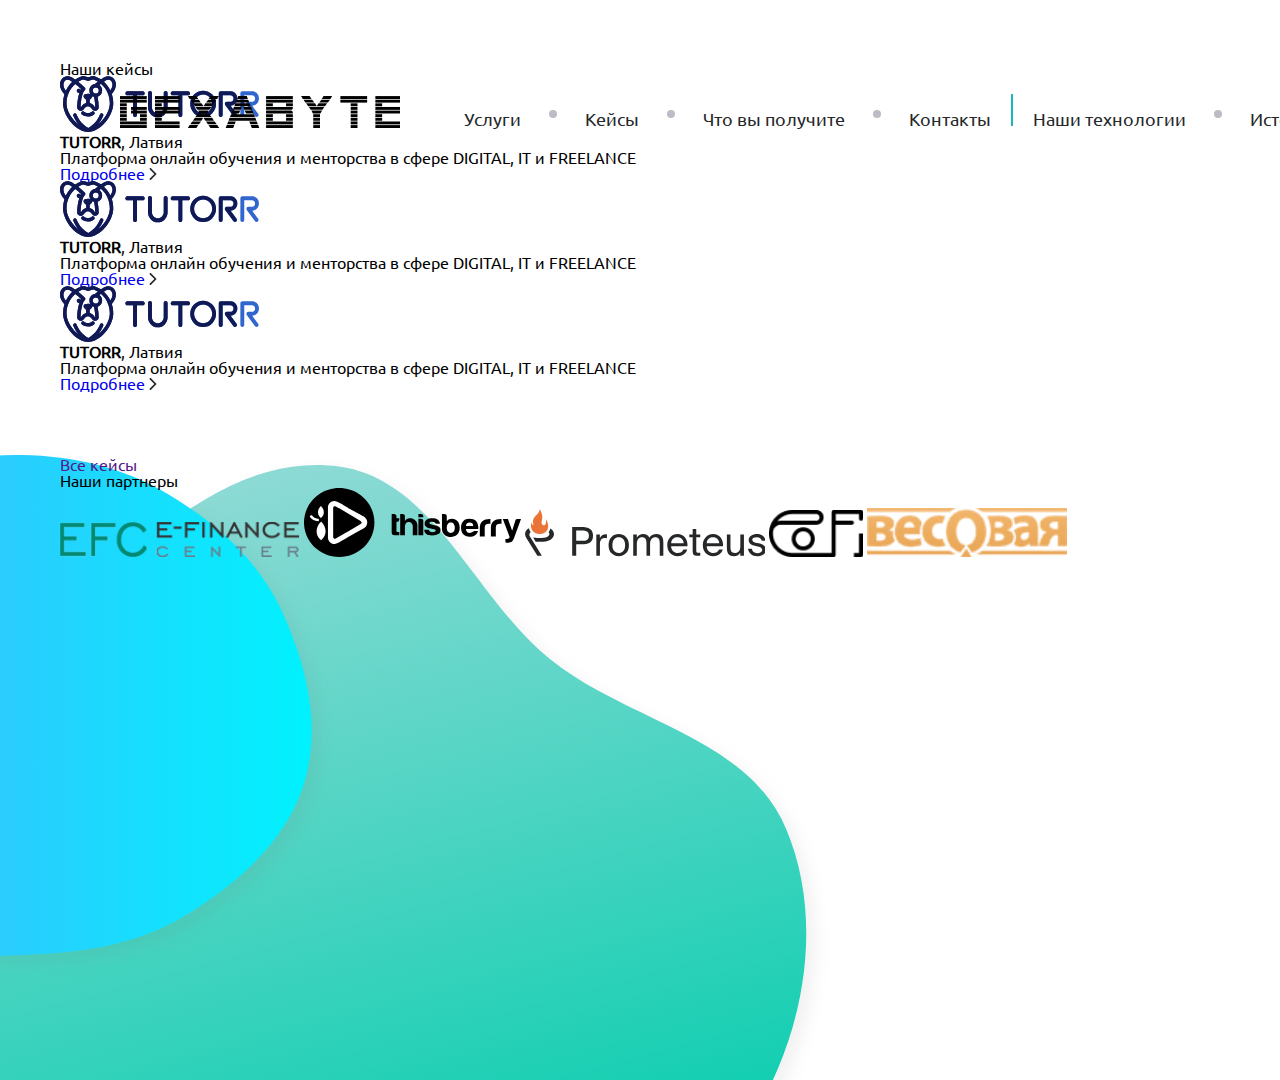
==== commit 4e586d60: "Add files via upload" ====
--- a/pages/cases/cases.html
+++ b/pages/cases/cases.html
@@ -1,6 +1,7 @@
 <!DOCTYPE html>
 <html>
  <head>
+    <meta name="viewport" content="width=device-width, initial-scale=1">
     <link rel="stylesheet" href="../../css/style.css">
     <meta charset="utf-8">
     <title>qazdevelop</title>
@@ -11,34 +12,36 @@
         <div class="content1">
             <div class="header" id="pages-header">
                 <div class="logo"><img src="../../img/main/Gexabyte.svg" alt=""></div>
-                    <div class="topnav" id="MyTopnav">
-                        <nav>
-                            <a class="hide" href="../../about-us/services.html">Услуги</a>
-                                <svg width="8" height="8" viewBox="0 0 8 8" class="nav__point hide" fill="none" xmlns="http://www.w3.org/2000/svg">
+                    <div class="topnav" >
+                        <nav class="hide" id="MyTopnav">
+                            <div class="links">
+                            <a  href="../about-us/services.html">Услуги</a>
+                                <svg width="8" height="8" viewBox="0 0 8 8" class="nav__point" fill="none" xmlns="http://www.w3.org/2000/svg">
                                     <circle cx="4" cy="4" r="4" fill="#BCBCC7"/>
                                 </svg>
                                 
-                            <a class="hide" href="../../pages/cases/cases.html">Кейсы</a>
-                                <svg width="8" height="8" viewBox="0 0 8 8" class="nav__point hide" fill="none" xmlns="http://www.w3.org/2000/svg">
-                                    <circle cx="4" cy="4" r="4" fill="#BCBCC7"/>
-                                </svg>
-                            <a class="hide" href="../../pages/feedback/feedback.html">Что вы получите</a>
-                                <svg width="8" height="8" viewBox="0 0 8 8" class="nav__point hide" fill="none" xmlns="http://www.w3.org/2000/svg">
-                                    <circle cx="4" cy="4" r="4" fill="#BCBCC7"/>
-                                </svg>
-                            <a class="hide" href="../../pages/contacts/contacts.html">Контакты</a>
-                                <svg width="2" height="32" viewBox="0 0 2 32" class="nav__rect hide" fill="none" xmlns="http://www.w3.org/2000/svg">
+                            <a  href="../pages/cases/cases.html">Кейсы</a>
+                                <svg width="8" height="8" viewBox="0 0 8 8" class="nav__point" fill="none" xmlns="http://www.w3.org/2000/svg">
+                                    <circle cx="4" cy="4" r="4" fill="#BCBCC7"/>
+                                </svg>
+                            <a  href="../pages/feedback/feedback.html">Что вы получите</a>
+                                <svg width="8" height="8" viewBox="0 0 8 8" class="nav__point" fill="none" xmlns="http://www.w3.org/2000/svg">
+                                    <circle cx="4" cy="4" r="4" fill="#BCBCC7"/>
+                                </svg>
+                            <a  href="../pages/contacts/contacts.html">Контакты</a>
+                                <svg width="2" height="32" viewBox="0 0 2 32" class="nav__rect" fill="none" xmlns="http://www.w3.org/2000/svg">
                                     <rect width="2" height="32" fill="#19B7BB"/>
                                 </svg>
-                            <a class="hide" href="../../pages/technology-stack/technology_stack.html">Наши технологии</a>
-                                <svg width="8" height="8" viewBox="0 0 8 8" class="nav__point hide" fill="none" xmlns="http://www.w3.org/2000/svg">
-                                    <circle cx="4" cy="4" r="4" fill="#BCBCC7"/>
-                                </svg>
-                            <a class="hide" href="../../pages/history/history.html">История компании</a>
+                            <a  href="../pages/technology-stack/technology_stack.html">Наши технологии</a>
+                                <svg width="8" height="8" viewBox="0 0 8 8" class="nav__point" fill="none" xmlns="http://www.w3.org/2000/svg">
+                                    <circle cx="4" cy="4" r="4" fill="#BCBCC7"/>
+                                </svg>
+                            <a  href="../pages/history/history.html">История компании</a>
                             
-                        
+                        </div>
                         </nav>
                     <div class="social">
+                        <div class="social_buttons">
                         <div class="inst__icon">
     <a class="instButton2" href="https://instagram.com">
         <div class="instButton">
@@ -76,7 +79,7 @@
                 </svg>                                
         </div>
         </a>
-
+    </div>
 </div>
                         <div class="language__select">	<div class="field__lang">
 		<div class="globe__container">
@@ -142,6 +145,9 @@
 	</div>
 	</div>
     </div>
+        <div id="menu" class="menuButton">
+            <a  class="menuicon" href="#">&#9776;</a>
+        </div>
     </div>
     </div>
     </div>
@@ -150,7 +156,7 @@
                 Наши кейсы
             </div>
 
-            <div class="cases-row">
+            <div class="case-row">
                 <div class="case">
                     <div class="cases-logo">
                         <img src="../../img/cases/logo/logodark 1.svg" alt="">
@@ -195,11 +201,11 @@
             </div>
 
             <div class="partners">
-                <img src="../../img/cases/partners/1.svg" alt="">
-                <img src="../../img/cases/partners/2.svg" alt="">
-                <img src="../../img/cases/partners/3.svg" alt="">
-                <img src="../../img/cases/partners/4.svg" alt="">
-                <img src="../../img/cases/partners/5.svg" alt="">
+                <img class="img1" src="../../img/cases/partners/1.svg" alt="">
+                <img class="img2" src="../../img/cases/partners/2.svg" alt="">
+                <img class="img3" src="../../img/cases/partners/3.svg" alt="">
+                <img class="img4" src="../../img/cases/partners/4.svg" alt="">
+                <img class="img5" src="../../img/cases/partners/5.svg" alt="">
             </div>
         </div>
     </div>
--- a/css/style.css
+++ b/css/style.css
@@ -55,6 +55,9 @@
   src: url(../fonts/Ubuntu/Ubuntu-Medium.ttf);
   src: url(../fonts/Ubuntu/Ubuntu-MediumItalic.ttf);
   src: url(../fonts/Ubuntu/Ubuntu-Regular.ttf);
+}
+@font-face {
+  font-family: Gotham Pro;
   src: url(../fonts/GothamPro/GothamPro.ttf);
   src: url(../fonts/GothamPro/GothamPro-Black.ttf);
   src: url(../fonts/GothamPro/GothamPro-Bold.ttf);
@@ -68,7 +71,6 @@
 
 */
 * {
-  max-width: 100%;
   font-family: "Ubuntu", sans-serif;
   margin: 0;
   padding: 0;
@@ -169,7 +171,10 @@
   width: 122px;
   height: 40px;
   border-radius: 20px;
-  background-color: #fff;
+  background: #FFFFFF;
+  -webkit-box-shadow: 0px 8px 16px rgba(116, 115, 115, 0.15);
+          box-shadow: 0px 8px 16px rgba(116, 115, 115, 0.15);
+  border-radius: 20px;
 }
 
 .globe__container {
@@ -286,7 +291,7 @@
 }
 
 .lang-margin {
-  margin: 6px 0;
+  margin: 10px 0;
 }
 
 .lang-svg {
@@ -466,7 +471,6 @@
 
 .menuicon {
   color: white;
-  margin: 12px;
 }
 .menuicon:hover {
   fill: white;
@@ -521,12 +525,6 @@
 */
 .wrapper {
   max-width: 100%;
-  display: -webkit-box;
-  display: -ms-flexbox;
-  display: flex;
-  -webkit-box-flex: 0;
-      -ms-flex-positive: 0;
-          flex-grow: 0;
 }
 
 .content {
@@ -540,8 +538,6 @@
   -webkit-box-flex: 1;
       -ms-flex-positive: 1;
           flex-grow: 1;
-  -ms-flex-negative: 0;
-      flex-shrink: 0;
   height: 960px;
   margin: 60px;
   background: rgba(255, 255, 255, 0.7);
@@ -554,7 +550,6 @@
 .content > .img {
   padding-top: 167px;
   padding-left: 96.1px;
-  width: 626px;
   height: 626px;
   opacity: 0.25;
   -webkit-box-shadow: inset -3px 3px 4px rgba(255, 255, 255, 0.2);
@@ -610,19 +605,12 @@
 }
 
 .topnav {
-  -webkit-box-align: center;
-      -ms-flex-align: center;
-          align-items: center;
   -webkit-box-flex: 1;
       -ms-flex-positive: 1;
           flex-grow: 1;
   display: -webkit-box;
   display: -ms-flexbox;
   display: flex;
-  -webkit-box-orient: horizontal;
-  -webkit-box-direction: normal;
-      -ms-flex-direction: row;
-          flex-direction: row;
   flex-grow: 1;
   margin-left: 64px;
 }
@@ -673,6 +661,12 @@
   margin-right: 32px;
 }
 
+.social_buttons {
+  display: -webkit-box;
+  display: -ms-flexbox;
+  display: flex;
+}
+
 .inst__icon,
 .tg__icon,
 .whatsapp__icon {
@@ -712,13 +706,8 @@
 }
 
 .main__img {
-  width: 856px;
-  height: 507px;
   margin-top: 227px;
   margin-left: 888px;
-  -webkit-box-pack: end;
-      -ms-flex-pack: end;
-          justify-content: end;
   display: -webkit-box;
   display: -ms-flexbox;
   display: flex;
@@ -726,12 +715,13 @@
 }
 
 .main__buttons {
-  width: 492px;
   height: 64px;
   margin-top: 40px;
 }
 .main__buttons .work_button {
-  padding: 16px 32px;
+  -webkit-box-flex: 0;
+      -ms-flex-positive: 0;
+          flex-grow: 0;
   position: absolute;
   width: 246px;
   height: 64px;
@@ -760,8 +750,6 @@
   -webkit-box-ordinal-group: 1;
       -ms-flex-order: 0;
           order: 0;
-  -ms-flex-positive: 0;
-      flex-grow: 0;
 }
 
 .history {
@@ -791,15 +779,22 @@
   border-radius: 12px;
 }
 
-@media (width: 768px) {
+/*
+--------------------------------------------------------------------------------------------------------------
+main - media
+
+*/
+@media screen and (max-width: 768px) {
   .content {
+    border-radius: 16px;
     margin: 32px;
-    width: 704px;
     height: 432px;
   }
   .content .img {
+    width: 268px;
+    height: 303px;
     padding-top: 96px;
-    padding-left: 32px;
+    padding-left: 50px;
     opacity: 0.25;
     -webkit-box-shadow: inset -3px 3px 4px rgba(255, 255, 255, 0.2);
             box-shadow: inset -3px 3px 4px rgba(255, 255, 255, 0.2);
@@ -811,13 +806,113 @@
     max-width: 100%;
   }
   .header .logo {
-    position: absolute;
-    margin: 36px 0 0 32px;
+    margin-left: 32px;
+  }
+  .header .logo img {
     width: 208px;
     height: 24px;
   }
 
+  .tgButton {
+    width: 32px;
+    height: 32px;
+    border-radius: 50%;
+    background: #FFFFFF;
+    -webkit-box-shadow: 0px 8px 16px rgba(116, 115, 115, 0.15);
+            box-shadow: 0px 8px 16px rgba(116, 115, 115, 0.15);
+  }
+  .tgButton:hover {
+    background-color: #17B7BB;
+  }
+  .tgButton:active {
+    background: #17B7BB;
+    -webkit-box-shadow: 0px 8px 16px rgba(116, 115, 115, 0.15), inset 0px 0px 8px rgba(0, 0, 0, 0.15);
+            box-shadow: 0px 8px 16px rgba(116, 115, 115, 0.15), inset 0px 0px 8px rgba(0, 0, 0, 0.15);
+  }
+
+  .instButton {
+    width: 32px;
+    height: 32px;
+    border-radius: 50%;
+    background: #FFFFFF;
+    -webkit-box-shadow: 0px 8px 16px rgba(116, 115, 115, 0.15);
+            box-shadow: 0px 8px 16px rgba(116, 115, 115, 0.15);
+  }
+  .instButton:hover {
+    background-color: #17B7BB;
+  }
+  .instButton:active {
+    background: #17B7BB;
+    -webkit-box-shadow: 0px 8px 16px rgba(116, 115, 115, 0.15), inset 0px 0px 8px rgba(0, 0, 0, 0.15);
+            box-shadow: 0px 8px 16px rgba(116, 115, 115, 0.15), inset 0px 0px 8px rgba(0, 0, 0, 0.15);
+  }
+
+  .instButton2 {
+    width: 32px;
+    height: 32px;
+    border-radius: 50%;
+    display: block;
+  }
+
+  .instImg {
+    width: 16px;
+    height: 14px;
+    padding: 10px 8px;
+  }
+  .instImg:hover {
+    fill: white;
+  }
+
+  .tgButton2 {
+    width: 32px;
+    height: 32px;
+    border-radius: 50%;
+    display: block;
+  }
+
+  .tgImg {
+    width: 16px;
+    height: 14px;
+    padding: 10px 8px;
+  }
+
+  .whatsappButton {
+    width: 32px;
+    height: 32px;
+    border-radius: 50%;
+    background: #FFFFFF;
+    -webkit-box-shadow: 0px 8px 16px rgba(116, 115, 115, 0.15);
+            box-shadow: 0px 8px 16px rgba(116, 115, 115, 0.15);
+  }
+  .whatsappButton:hover {
+    background-color: #17B7BB;
+  }
+  .whatsappButton:active {
+    background: #17B7BB;
+    -webkit-box-shadow: 0px 8px 16px rgba(116, 115, 115, 0.15), inset 0px 0px 8px rgba(0, 0, 0, 0.15);
+            box-shadow: 0px 8px 16px rgba(116, 115, 115, 0.15), inset 0px 0px 8px rgba(0, 0, 0, 0.15);
+  }
+
+  .whatsappButton2 {
+    width: 32px;
+    height: 32px;
+    border-radius: 50%;
+    display: block;
+  }
+
+  .whatsappImg {
+    width: 16px;
+    height: 14px;
+    padding: 10px 8px;
+  }
+  .whatsappImg:hover {
+    fill: white;
+  }
+
   .social {
+    -webkit-box-align: center;
+        -ms-flex-align: center;
+            align-items: center;
     display: -webkit-box;
     display: -ms-flexbox;
     display: flex;
@@ -826,13 +921,17 @@
             flex-grow: 1;
     background-color: #FFFFFF;
     width: 100%;
-    margin-top: 32px;
     margin-right: 32px;
+  }
+
+  .social_buttons {
+    display: -webkit-box;
+    display: -ms-flexbox;
+    display: flex;
   }
 
   nav {
     width: 100%;
-    height: 72px;
   }
   nav .hide {
     display: none;
@@ -868,7 +967,6 @@
   .main__buttons .work_button {
     width: 210px;
     height: 48px;
-    padding: 12px 24px;
   }
   .main__buttons .work_button p {
     font-style: normal;
@@ -891,6 +989,50 @@
     font-weight: normal;
     font-size: 16px;
     line-height: 24px;
+  }
+
+  .field__lang {
+    width: 88px;
+    height: 32px;
+  }
+
+  .globe__container {
+    padding-top: 3px;
+  }
+
+  .globe-icon svg {
+    padding: 3px;
+    width: 16px;
+    height: 16px;
+  }
+
+  .globe__container {
+    display: -webkit-box;
+    display: -ms-flexbox;
+    display: flex;
+    -webkit-box-align: center;
+        -ms-flex-align: center;
+            align-items: center;
+    -webkit-box-pack: center;
+        -ms-flex-pack: center;
+            justify-content: center;
+  }
+
+  .buttonn__arrow {
+    width: 16px;
+    height: 16px;
+  }
+  .buttonn__arrow svg {
+    width: 8px;
+    height: 4.5px;
+    padding-left: 4px;
+  }
+
+  .lang__button {
+    font-weight: 300;
+    font-size: 12px;
+    line-height: 24px;
+    margin-right: 13px;
   }
 
   .main__img {
@@ -903,7 +1045,9 @@
   }
 
   .menuButton {
-    margin-left: 26px;
+    width: 32px;
+    height: 32px;
+    margin-left: 16px;
     display: block;
     position: relative;
   }
@@ -912,185 +1056,292 @@
     display: -webkit-box;
     display: -ms-flexbox;
     display: flex;
-    position: relative;
-  }
-}
-/*
--------------------------------------------------------------------------------------------------------------------
-CASES
-
-*/
-#pages-header {
-  -webkit-box-align: center;
-      -ms-flex-align: center;
-          align-items: center;
-  height: 6.5rem;
-  background: rgba(255, 255, 255, 0.7);
-  -webkit-box-shadow: 0px 0px 24px rgba(126, 120, 120, 0.1);
-          box-shadow: 0px 0px 24px rgba(126, 120, 120, 0.1);
-  -webkit-backdrop-filter: blur(150px);
-          backdrop-filter: blur(150px);
-  border-radius: 1.5rem;
-}
-
-.cases_h1 {
-  padding-top: 8.5rem;
-  font-style: normal;
-  font-weight: 500;
-  font-size: 4rem;
-  line-height: 5rem;
-  letter-spacing: 0.05em;
-  color: #252729;
-}
-
-.cases-row {
-  -webkit-box-align: center;
-      -ms-flex-align: center;
-          align-items: center;
-  margin-top: 32px;
-  display: -webkit-box;
-  display: -ms-flexbox;
-  display: flex;
-  -webkit-box-pack: row;
-      -ms-flex-pack: row;
-          justify-content: row;
-  height: 22.5rem;
-  background: rgba(255, 255, 255, 0.7);
-  -webkit-box-shadow: 0px 0px 24px rgba(126, 120, 120, 0.1);
-          box-shadow: 0px 0px 24px rgba(126, 120, 120, 0.1);
-  -webkit-backdrop-filter: blur(150px);
-          backdrop-filter: blur(150px);
-  border-radius: 24px;
-}
-
-.case {
-  background: #FFFFFF;
-  -webkit-box-shadow: 0px 8px 32px rgba(103, 97, 97, 0.1);
-          box-shadow: 0px 8px 32px rgba(103, 97, 97, 0.1);
-  border-radius: 12px;
-  width: 26rem;
-  height: 17.5rem;
-  margin-right: 24px;
-}
-.case:first-child {
-  margin-left: 32px;
-}
-.case .cases-logo {
-  padding: 24px;
-}
-.case .case-text {
-  padding-left: 24px;
-  font-family: Gotham Pro;
-}
-.case .case-text .h1 {
-  font-size: 18px;
-  line-height: 32px;
-}
-.case .case-text span {
-  font-style: normal;
-  font-weight: 500;
-  font-size: 24px;
-  line-height: 32px;
-}
-.case .case-text .h5 {
-  margin-top: 1rem;
-  font-style: normal;
-  font-weight: 300;
-  font-size: 18px;
-  line-height: 24px;
-}
-.case .case-text a {
-  color: #252729;
-}
-.case .case-text a:hover {
-  color: #17B7BB;
-}
-.case .case-text .details {
-  font-style: normal;
-  font-weight: normal;
-  font-size: 14px;
-  line-height: 24px;
-  padding-top: 8px;
-  display: -webkit-box;
-  display: -ms-flexbox;
-  display: flex;
-  -webkit-box-align: center;
-      -ms-flex-align: center;
-          align-items: center;
-}
-.case .case-text .details img {
-  padding-left: 10.5px;
-}
-
-.all-cases {
-  width: 416px;
-  height: 280px;
-  background: #17B7BB;
-  -webkit-box-shadow: 0px 8px 32px rgba(103, 97, 97, 0.1);
-          box-shadow: 0px 8px 32px rgba(103, 97, 97, 0.1);
-  border-radius: 12px;
-  margin-right: 32px;
-}
-.all-cases .circle {
-  width: 120px;
-  height: 120px;
-  background: rgba(255, 255, 255, 0.3);
-  border-radius: 50%;
-  margin-top: 56px;
-  margin-left: 148px;
-}
-.all-cases .arrow {
-  margin: 28px;
-}
-.all-cases .all-cases-text {
-  font-family: Ubuntu;
-  font-style: normal;
-  font-weight: normal;
-  font-size: 18px;
-  line-height: 24px;
-  color: #FFFFFF;
-  margin-top: 16px;
-  text-align: center;
-}
-
-.partners_h1 {
-  margin-top: 24px;
-  margin-bottom: 16px;
-  font-style: normal;
-  font-weight: bold;
-  font-size: 48px;
-  line-height: 64px;
-  letter-spacing: 0.03em;
-  color: #252729;
-}
-
-.partners {
-  width: 1800px;
-  display: -webkit-box;
-  display: -ms-flexbox;
-  display: flex;
-  height: 200px;
-  background: rgba(255, 255, 255, 0.7);
-  -webkit-box-shadow: 0px 0px 24px rgba(126, 120, 120, 0.1);
-          box-shadow: 0px 0px 24px rgba(126, 120, 120, 0.1);
-  -webkit-backdrop-filter: blur(150px);
-          backdrop-filter: blur(150px);
-  border-radius: 24px;
-  -webkit-box-align: center;
-      -ms-flex-align: center;
-          align-items: center;
-}
-.partners img:first-child {
-  padding-left: 80px;
-}
-.partners img:first-child:last-child {
-  padding-right: 80px;
-}
-.partners img {
-  padding-right: 162px;
-}
-
-@media (width: 768px) {
+    -webkit-box-pack: center;
+        -ms-flex-pack: center;
+            justify-content: center;
+    margin-top: 7px;
+  }
+
+  /*
+  -------------------------------------------------------------------------------------------------------------------
+  CASES
+
+  */
+}
+@media screen and (max-width: 768px) and (max-width: 320px) {
+  .social_buttons {
+    display: none;
+  }
+
+  .content {
+    width: 280px;
+    margin-top: 16px;
+    margin-left: 20px;
+  }
+  .content .img {
+    width: 248px;
+    height: 248px;
+    padding-top: 45px;
+    padding-left: 16px;
+  }
+
+  .header {
+    height: 72px;
+  }
+  .header .logo {
+    margin-left: 16px;
+  }
+  .header .logo img {
+    width: 128px;
+    height: 15px;
+  }
+
+  .language__select {
+    display: none;
+  }
+
+  .menuButton {
+    width: 28px;
+    height: 28px;
+  }
+  .menuButton .menuicon {
+    width: 10.5px;
+    height: 10.5px;
+    margin-left: 9px;
+    margin-top: 6px;
+  }
+
+  .main__text {
+    display: -webkit-box;
+    display: -ms-flexbox;
+    display: flex;
+    -webkit-box-orient: vertical;
+    -webkit-box-direction: normal;
+        -ms-flex-direction: column;
+            flex-direction: column;
+    margin-top: 68px;
+    margin-left: 16px;
+  }
+  .main__text .h1 {
+    width: 248px;
+    height: 64px;
+    font-size: 24px;
+    line-height: 32px;
+    letter-spacing: 0.05em;
+  }
+  .main__text .h5 {
+    margin-top: 8px;
+    width: 248px;
+    height: 80px;
+    font-style: normal;
+    font-weight: 300;
+    font-size: 14px;
+    line-height: 20px;
+  }
+
+  .main__buttons {
+    display: -webkit-box;
+    display: -ms-flexbox;
+    display: flex;
+    -webkit-box-orient: vertical;
+    -webkit-box-direction: normal;
+        -ms-flex-direction: column;
+            flex-direction: column;
+    margin-top: 16px;
+  }
+
+  .work_button {
+    width: 153px;
+    height: 36px;
+  }
+
+  .history_button {
+    width: 140px;
+    height: 36px;
+  }
+
+  .main__img {
+    display: none;
+  }
+}
+@media screen and (max-width: 768px) {
+  #pages-header {
+    -webkit-box-align: center;
+        -ms-flex-align: center;
+            align-items: center;
+    height: 6.5rem;
+    background: rgba(255, 255, 255, 0.7);
+    -webkit-box-shadow: 0px 0px 24px rgba(126, 120, 120, 0.1);
+            box-shadow: 0px 0px 24px rgba(126, 120, 120, 0.1);
+    -webkit-backdrop-filter: blur(150px);
+            backdrop-filter: blur(150px);
+    border-radius: 1.5rem;
+  }
+}
+@media screen and (max-width: 768px) {
+  .cases_h1 {
+    padding-top: 8.5rem;
+    font-style: normal;
+    font-weight: 500;
+    font-size: 4rem;
+    line-height: 5rem;
+    letter-spacing: 0.05em;
+    color: #252729;
+  }
+}
+@media screen and (max-width: 768px) {
+  .cases-row {
+    -webkit-box-align: center;
+        -ms-flex-align: center;
+            align-items: center;
+    margin-top: 32px;
+    display: -webkit-box;
+    display: -ms-flexbox;
+    display: flex;
+    -webkit-box-pack: row;
+        -ms-flex-pack: row;
+            justify-content: row;
+    height: 22.5rem;
+    background: rgba(255, 255, 255, 0.7);
+    -webkit-box-shadow: 0px 0px 24px rgba(126, 120, 120, 0.1);
+            box-shadow: 0px 0px 24px rgba(126, 120, 120, 0.1);
+    -webkit-backdrop-filter: blur(150px);
+            backdrop-filter: blur(150px);
+    border-radius: 24px;
+  }
+}
+@media screen and (max-width: 768px) {
+  .case {
+    background: #FFFFFF;
+    -webkit-box-shadow: 0px 8px 32px rgba(103, 97, 97, 0.1);
+            box-shadow: 0px 8px 32px rgba(103, 97, 97, 0.1);
+    border-radius: 12px;
+    width: 26rem;
+    height: 17.5rem;
+    margin-right: 24px;
+  }
+  .case:first-child {
+    margin-left: 32px;
+  }
+  .case .cases-logo {
+    padding: 24px;
+  }
+  .case .case-text {
+    padding-left: 24px;
+    font-family: Gotham Pro;
+  }
+  .case .case-text .h1 {
+    font-size: 18px;
+    line-height: 32px;
+  }
+  .case .case-text span {
+    font-style: normal;
+    font-weight: 500;
+    font-size: 24px;
+    line-height: 32px;
+  }
+  .case .case-text .h5 {
+    margin-top: 1rem;
+    font-style: normal;
+    font-weight: 300;
+    font-size: 18px;
+    line-height: 24px;
+  }
+  .case .case-text a {
+    color: #252729;
+  }
+  .case .case-text a:hover {
+    color: #17B7BB;
+  }
+  .case .case-text .details {
+    font-style: normal;
+    font-weight: normal;
+    font-size: 14px;
+    line-height: 24px;
+    padding-top: 8px;
+    display: -webkit-box;
+    display: -ms-flexbox;
+    display: flex;
+    -webkit-box-align: center;
+        -ms-flex-align: center;
+            align-items: center;
+  }
+  .case .case-text .details img {
+    padding-left: 10.5px;
+  }
+}
+@media screen and (max-width: 768px) {
+  .all-cases {
+    width: 416px;
+    height: 280px;
+    background: #17B7BB;
+    -webkit-box-shadow: 0px 8px 32px rgba(103, 97, 97, 0.1);
+            box-shadow: 0px 8px 32px rgba(103, 97, 97, 0.1);
+    border-radius: 12px;
+    margin-right: 32px;
+  }
+  .all-cases .circle {
+    width: 120px;
+    height: 120px;
+    background: rgba(255, 255, 255, 0.3);
+    border-radius: 50%;
+    margin-top: 56px;
+    margin-left: 148px;
+  }
+  .all-cases .arrow {
+    margin: 28px;
+  }
+  .all-cases .all-cases-text {
+    font-family: Ubuntu;
+    font-style: normal;
+    font-weight: normal;
+    font-size: 18px;
+    line-height: 24px;
+    color: #FFFFFF;
+    margin-top: 16px;
+    text-align: center;
+  }
+}
+@media screen and (max-width: 768px) {
+  .partners_h1 {
+    margin-top: 24px;
+    margin-bottom: 16px;
+    font-style: normal;
+    font-weight: bold;
+    font-size: 48px;
+    line-height: 64px;
+    letter-spacing: 0.03em;
+    color: #252729;
+  }
+}
+@media screen and (max-width: 768px) {
+  .partners {
+    width: 1800px;
+    display: -webkit-box;
+    display: -ms-flexbox;
+    display: flex;
+    height: 200px;
+    background: rgba(255, 255, 255, 0.7);
+    -webkit-box-shadow: 0px 0px 24px rgba(126, 120, 120, 0.1);
+            box-shadow: 0px 0px 24px rgba(126, 120, 120, 0.1);
+    -webkit-backdrop-filter: blur(150px);
+            backdrop-filter: blur(150px);
+    border-radius: 24px;
+    -webkit-box-align: center;
+        -ms-flex-align: center;
+            align-items: center;
+  }
+  .partners img:first-child {
+    padding-left: 80px;
+  }
+  .partners img:first-child:last-child {
+    padding-right: 80px;
+  }
+  .partners img {
+    padding-right: 162px;
+  }
+}
+@media screen and (max-width: 768px) and (width: 768px) {
   .cases_h1 {
     font-style: normal;
     font-weight: 500;
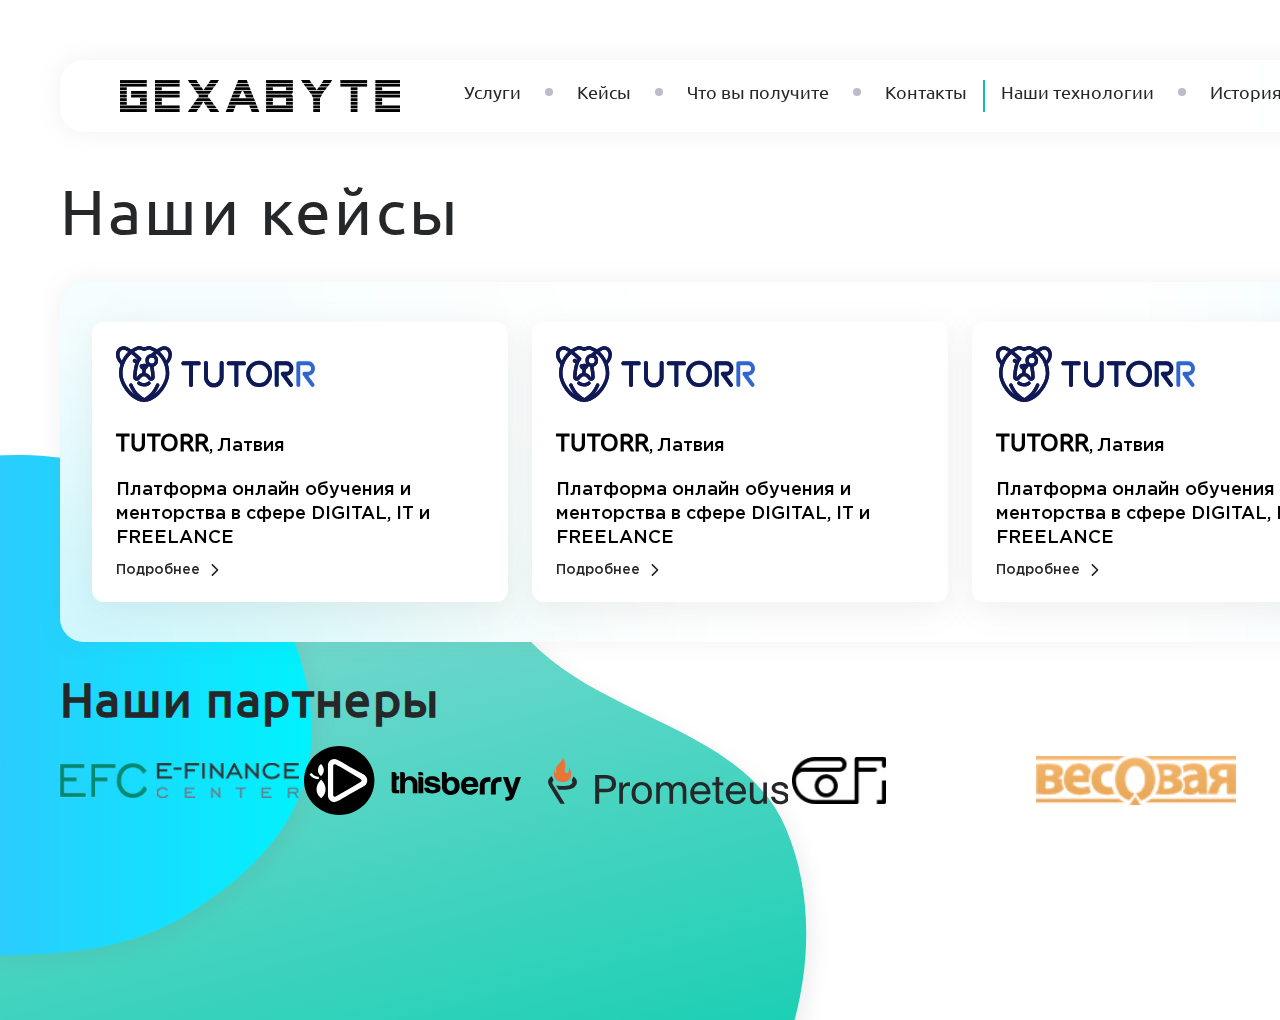
==== commit a754bf6c: "Add files via upload" ====
--- a/pages/cases/cases.html
+++ b/pages/cases/cases.html
@@ -2,6 +2,7 @@
 <html>
  <head>
     <meta name="viewport" content="width=device-width, initial-scale=1">
+    <link rel="stylesheet" href="https://unpkg.com/swiper/swiper-bundle.min.css">
     <link rel="stylesheet" href="../../css/style.css">
     <meta charset="utf-8">
     <title>qazdevelop</title>
@@ -200,17 +201,32 @@
                 Наши партнеры
             </div>
 
-            <div class="partners">
-                <img class="img1" src="../../img/cases/partners/1.svg" alt="">
-                <img class="img2" src="../../img/cases/partners/2.svg" alt="">
-                <img class="img3" src="../../img/cases/partners/3.svg" alt="">
-                <img class="img4" src="../../img/cases/partners/4.svg" alt="">
-                <img class="img5" src="../../img/cases/partners/5.svg" alt="">
-            </div>
-        </div>
-    </div>
-
- <script src="jquery-3.6.0.min.js"></script>
- <script src="../script/script.js"></script>
+            <div class="slider">
+				<div class="slider__item">
+					<img src="../../img/cases/partners/1.svg" id="i1" alt="">
+				</div>
+				<div class="slider__item">
+					<img src="../../img/cases/partners/2.svg" id="i2" alt="">
+				</div>
+				<div class="slider__item">
+					<img src="../../img/cases/partners/3.svg" id="i3" alt="">
+				</div>
+				<div class="slider__item">
+					<img src="../../img/cases/partners/4.svg" id="i4" alt="">
+				</div>
+                <div class="slider__item">
+					<img src="../../img/cases/partners/5.svg" id="i5" alt="">
+				</div>
+			</div>
+        </div>
+    </div>
+
+
+    
+
+
+ <script src="../../jquery-3.6.0.min.js"></script>
+ <script src="../../script/script.js"></script>
+ <script src="../../script/slick.min.js"></script>
 </body>
 </html>
--- a/css/style.css
+++ b/css/style.css
@@ -523,10 +523,6 @@
 MAIN  
 
 */
-.wrapper {
-  max-width: 100%;
-}
-
 .content {
   display: -webkit-box;
   display: -ms-flexbox;
@@ -558,34 +554,6 @@
           filter: drop-shadow(8px -8px 10px rgba(255, 255, 255, 0.07)) drop-shadow(-10px 10px 10px rgba(0, 0, 0, 0.25)) drop-shadow(-30px 30px 30px rgba(0, 0, 0, 0.2)) drop-shadow(-45px 45px 70px rgba(0, 0, 0, 0.2));
 }
 
-.content1 {
-  display: -webkit-box;
-  display: -ms-flexbox;
-  display: flex;
-  -webkit-box-orient: vertical;
-  -webkit-box-direction: normal;
-      -ms-flex-direction: column;
-          flex-direction: column;
-  -webkit-box-flex: 1;
-      -ms-flex-positive: 1;
-          flex-grow: 1;
-  -ms-flex-negative: 0;
-      flex-shrink: 0;
-  height: 960px;
-  margin: 60px;
-}
-.content1 > .img {
-  padding-top: 167px;
-  padding-left: 96.1px;
-  width: 626px;
-  height: 626px;
-  opacity: 0.25;
-  -webkit-box-shadow: inset -3px 3px 4px rgba(255, 255, 255, 0.2);
-          box-shadow: inset -3px 3px 4px rgba(255, 255, 255, 0.2);
-  -webkit-filter: drop-shadow(8px -8px 10px rgba(255, 255, 255, 0.07)) drop-shadow(-10px 10px 10px rgba(0, 0, 0, 0.25)) drop-shadow(-30px 30px 30px rgba(0, 0, 0, 0.2)) drop-shadow(-45px 45px 70px rgba(0, 0, 0, 0.2));
-          filter: drop-shadow(8px -8px 10px rgba(255, 255, 255, 0.07)) drop-shadow(-10px 10px 10px rgba(0, 0, 0, 0.25)) drop-shadow(-30px 30px 30px rgba(0, 0, 0, 0.2)) drop-shadow(-45px 45px 70px rgba(0, 0, 0, 0.2));
-}
-
 .header {
   width: 1800px;
   height: 104px;
@@ -605,13 +573,12 @@
 }
 
 .topnav {
+  display: -webkit-box;
+  display: -ms-flexbox;
+  display: flex;
   -webkit-box-flex: 1;
       -ms-flex-positive: 1;
           flex-grow: 1;
-  display: -webkit-box;
-  display: -ms-flexbox;
-  display: flex;
-  flex-grow: 1;
   margin-left: 64px;
 }
 
@@ -629,8 +596,16 @@
   -webkit-box-flex: 1;
       -ms-flex-positive: 1;
           flex-grow: 1;
+  -ms-flex-wrap: nowrap;
+      flex-wrap: nowrap;
 }
 nav a {
+  display: -webkit-box;
+  display: -ms-flexbox;
+  display: flex;
+  -ms-flex-wrap: nowrap;
+      flex-wrap: nowrap;
+  max-width: 100%;
   font-style: normal;
   font-weight: 300;
   font-size: 18px;
@@ -639,6 +614,12 @@
 }
 nav a:hover {
   color: #17B7BB;
+}
+
+.links {
+  display: -webkit-box;
+  display: -ms-flexbox;
+  display: flex;
 }
 
 .nav__point {
@@ -712,6 +693,9 @@
   display: -ms-flexbox;
   display: flex;
   position: absolute;
+}
+.main__img img {
+  max-width: 100%;
 }
 
 .main__buttons {
@@ -751,12 +735,7 @@
       -ms-flex-order: 0;
           order: 0;
 }
-
-.history {
-  padding-left: 270px;
-}
-
-.history_button {
+.main__buttons .history_button {
   background: #FFFFFF;
   -webkit-box-shadow: 0px 8px 16px rgba(116, 115, 115, 0.15);
           box-shadow: 0px 8px 16px rgba(116, 115, 115, 0.15);
@@ -765,15 +744,16 @@
   width: 222px;
   height: 64px;
   cursor: pointer;
-}
-.history_button p {
+  margin-left: 270px;
+}
+.main__buttons .history_button p {
   font-style: normal;
   font-weight: 300;
   font-size: 18px;
   line-height: 32px;
   color: #252729;
 }
-.history_button:hover {
+.main__buttons .history_button:hover {
   -webkit-box-shadow: 0px 8px 16px rgba(25, 183, 187, 0.32);
           box-shadow: 0px 8px 16px rgba(25, 183, 187, 0.32);
   border-radius: 12px;
@@ -784,7 +764,7 @@
 main - media
 
 */
-@media screen and (max-width: 768px) {
+@media screen and (max-width: 1200px) {
   .content {
     border-radius: 16px;
     margin: 32px;
@@ -802,7 +782,13 @@
             filter: drop-shadow(8px -8px 10px rgba(255, 255, 255, 0.07)) drop-shadow(-10px 10px 10px rgba(0, 0, 0, 0.25)) drop-shadow(-30px 30px 30px rgba(0, 0, 0, 0.2)) drop-shadow(-45px 45px 70px rgba(0, 0, 0, 0.2));
   }
 
+  .topnav {
+    position: relative;
+    margin-left: 0;
+  }
+
   .header {
+    height: 72px;
     max-width: 100%;
   }
   .header .logo {
@@ -910,15 +896,18 @@
   }
 
   .social {
-    -webkit-box-align: center;
-        -ms-flex-align: center;
-            align-items: center;
+    -webkit-box-pack: end;
+        -ms-flex-pack: end;
+            justify-content: flex-end;
+    -webkit-box-align: end;
+        -ms-flex-align: end;
+            align-items: end;
     display: -webkit-box;
     display: -ms-flexbox;
     display: flex;
-    -webkit-box-flex: 1;
-        -ms-flex-positive: 1;
-            flex-grow: 1;
+    -webkit-box-flex: 0;
+        -ms-flex-positive: 0;
+            flex-grow: 0;
     background-color: #FFFFFF;
     width: 100%;
     margin-right: 32px;
@@ -931,9 +920,33 @@
   }
 
   nav {
-    width: 100%;
-  }
-  nav .hide {
+    position: absolute;
+    background: rgba(255, 255, 255, 0.7);
+    -webkit-box-shadow: 0px 12px 24px rgba(126, 120, 120, 0.25);
+            box-shadow: 0px 12px 24px rgba(126, 120, 120, 0.25);
+    -webkit-backdrop-filter: blur(150px);
+            backdrop-filter: blur(150px);
+    border-radius: 16px;
+    width: 704px;
+    height: 72px;
+    display: -webkit-box;
+    display: -ms-flexbox;
+    display: flex;
+    -webkit-box-align: center;
+        -ms-flex-align: center;
+            align-items: center;
+  }
+
+  .links {
+    display: -webkit-box;
+    display: -ms-flexbox;
+    display: flex;
+    -webkit-box-align: center;
+        -ms-flex-align: center;
+            align-items: center;
+  }
+
+  .hide {
     display: none;
   }
 
@@ -973,10 +986,6 @@
     font-weight: normal;
     font-size: 16px;
     line-height: 24px;
-  }
-  .main__buttons .history {
-    padding: 0;
-    margin: 0;
   }
   .main__buttons .history_button {
     position: relative;
@@ -1037,11 +1046,13 @@
 
   .main__img {
     width: 324px;
-    height: 192px;
+    margin-right: 16px;
     margin-top: 128px;
     margin-left: 364px;
-    position: absolute;
     z-index: -1000;
+  }
+  .main__img img {
+    max-width: 100%;
   }
 
   .menuButton {
@@ -1061,19 +1072,14 @@
             justify-content: center;
     margin-top: 7px;
   }
-
-  /*
-  -------------------------------------------------------------------------------------------------------------------
-  CASES
-
-  */
-}
-@media screen and (max-width: 768px) and (max-width: 320px) {
+}
+@media screen and (max-width: 1200px) and (max-width: 320px) {
   .social_buttons {
     display: none;
   }
 
   .content {
+    height: 344px;
     width: 280px;
     margin-top: 16px;
     margin-left: 20px;
@@ -1085,8 +1091,12 @@
     padding-left: 16px;
   }
 
+  .social {
+    margin-right: 16px;
+  }
+
   .header {
-    height: 72px;
+    height: 48px;
   }
   .header .logo {
     margin-left: 16px;
@@ -1115,11 +1125,7 @@
     display: -webkit-box;
     display: -ms-flexbox;
     display: flex;
-    -webkit-box-orient: vertical;
-    -webkit-box-direction: normal;
-        -ms-flex-direction: column;
-            flex-direction: column;
-    margin-top: 68px;
+    margin-top: 44px;
     margin-left: 16px;
   }
   .main__text .h1 {
@@ -1150,87 +1156,377 @@
     margin-top: 16px;
   }
 
-  .work_button {
-    width: 153px;
-    height: 36px;
-  }
-
-  .history_button {
-    width: 140px;
-    height: 36px;
-  }
-
-  .main__img {
-    display: none;
-  }
-}
-@media screen and (max-width: 768px) {
-  #pages-header {
-    -webkit-box-align: center;
-        -ms-flex-align: center;
-            align-items: center;
-    height: 6.5rem;
+  .main__buttons {
+    height: 48px;
+    margin-top: 16px;
+  }
+  .main__buttons .work_button {
+    width: 210px;
+    height: 48px;
+  }
+  .main__buttons .work_button p {
+    font-style: normal;
+    font-weight: normal;
+    font-size: 16px;
+    line-height: 24px;
+  }
+  .main__buttons .history_button {
+    position: relative;
+    width: 191px;
+    height: 48px;
+    margin-top: 64px;
+    margin-left: 0;
+  }
+  .main__buttons .history_button p {
+    font-style: normal;
+    font-weight: normal;
+    font-size: 16px;
+    line-height: 24px;
+  }
+}
+/*
+-------------------------------------------------------------------------------------------------------------------
+CASES
+
+*/
+.content1 {
+  display: -webkit-box;
+  display: -ms-flexbox;
+  display: flex;
+  -webkit-box-orient: vertical;
+  -webkit-box-direction: normal;
+      -ms-flex-direction: column;
+          flex-direction: column;
+  -webkit-box-flex: 1;
+      -ms-flex-positive: 1;
+          flex-grow: 1;
+  -ms-flex-negative: 0;
+      flex-shrink: 0;
+  height: 960px;
+  margin-left: 60px;
+  margin-top: 60px;
+}
+.content1 > .img {
+  padding-top: 167px;
+  padding-left: 96.1px;
+  width: 626px;
+  height: 626px;
+  opacity: 0.25;
+  -webkit-box-shadow: inset -3px 3px 4px rgba(255, 255, 255, 0.2);
+          box-shadow: inset -3px 3px 4px rgba(255, 255, 255, 0.2);
+  -webkit-filter: drop-shadow(8px -8px 10px rgba(255, 255, 255, 0.07)) drop-shadow(-10px 10px 10px rgba(0, 0, 0, 0.25)) drop-shadow(-30px 30px 30px rgba(0, 0, 0, 0.2)) drop-shadow(-45px 45px 70px rgba(0, 0, 0, 0.2));
+          filter: drop-shadow(8px -8px 10px rgba(255, 255, 255, 0.07)) drop-shadow(-10px 10px 10px rgba(0, 0, 0, 0.25)) drop-shadow(-30px 30px 30px rgba(0, 0, 0, 0.2)) drop-shadow(-45px 45px 70px rgba(0, 0, 0, 0.2));
+}
+
+#pages-header {
+  max-height: 72px;
+  -webkit-box-align: center;
+      -ms-flex-align: center;
+          align-items: center;
+  height: 6.5rem;
+  background: rgba(255, 255, 255, 0.7);
+  -webkit-box-shadow: 0px 0px 24px rgba(126, 120, 120, 0.1);
+          box-shadow: 0px 0px 24px rgba(126, 120, 120, 0.1);
+  -webkit-backdrop-filter: blur(150px);
+          backdrop-filter: blur(150px);
+  border-radius: 1.5rem;
+}
+
+.cases_h1 {
+  padding-top: 110px;
+  font-style: normal;
+  font-weight: 500;
+  font-size: 4rem;
+  line-height: 5rem;
+  letter-spacing: 0.05em;
+  color: #252729;
+}
+
+.case-row {
+  -webkit-box-align: center;
+      -ms-flex-align: center;
+          align-items: center;
+  margin-top: 32px;
+  display: -webkit-box;
+  display: -ms-flexbox;
+  display: flex;
+  -webkit-box-pack: row;
+      -ms-flex-pack: row;
+          justify-content: row;
+  width: 1800px;
+  height: 22.5rem;
+  background: rgba(255, 255, 255, 0.7);
+  -webkit-box-shadow: 0px 0px 24px rgba(126, 120, 120, 0.1);
+          box-shadow: 0px 0px 24px rgba(126, 120, 120, 0.1);
+  -webkit-backdrop-filter: blur(150px);
+          backdrop-filter: blur(150px);
+  border-radius: 24px;
+}
+
+.case {
+  background: #FFFFFF;
+  -webkit-box-shadow: 0px 8px 32px rgba(103, 97, 97, 0.1);
+          box-shadow: 0px 8px 32px rgba(103, 97, 97, 0.1);
+  border-radius: 12px;
+  width: 416px;
+  height: 280px;
+  margin-right: 24px;
+}
+.case:first-child {
+  margin-left: 32px;
+}
+.case .cases-logo {
+  width: 200px;
+  height: 56px;
+  margin: 24px;
+}
+.case .case-text {
+  padding-left: 24px;
+  font-family: Gotham Pro;
+}
+.case .case-text .h1 {
+  font-family: Gotham Pro;
+  font-size: 18px;
+  line-height: 32px;
+}
+.case .case-text span {
+  font-family: Gotham Pro;
+  font-style: normal;
+  font-weight: 500;
+  font-size: 24px;
+  line-height: 32px;
+}
+.case .case-text .h5 {
+  font-family: Gotham Pro;
+  margin-top: 1rem;
+  font-style: normal;
+  font-weight: 300;
+  font-size: 18px;
+  line-height: 24px;
+}
+.case .case-text a {
+  color: #252729;
+}
+.case .case-text a:hover {
+  color: #17B7BB;
+}
+.case .case-text .details {
+  font-family: Gotham Pro;
+  font-style: normal;
+  font-weight: normal;
+  font-size: 14px;
+  line-height: 24px;
+  padding-top: 8px;
+  display: -webkit-box;
+  display: -ms-flexbox;
+  display: flex;
+  -webkit-box-align: center;
+      -ms-flex-align: center;
+          align-items: center;
+}
+.case .case-text .details img {
+  padding-left: 10.5px;
+}
+
+.all-cases {
+  width: 416px;
+  height: 280px;
+  background: #17B7BB;
+  -webkit-box-shadow: 0px 8px 32px rgba(103, 97, 97, 0.1);
+          box-shadow: 0px 8px 32px rgba(103, 97, 97, 0.1);
+  border-radius: 12px;
+  margin-right: 32px;
+}
+.all-cases .circle {
+  width: 120px;
+  height: 120px;
+  background: rgba(255, 255, 255, 0.3);
+  border-radius: 50%;
+  margin-top: 56px;
+  margin-left: 148px;
+}
+.all-cases .arrow {
+  margin: 28px;
+}
+.all-cases .all-cases-text {
+  font-family: Ubuntu;
+  font-style: normal;
+  font-weight: normal;
+  font-size: 18px;
+  line-height: 24px;
+  color: #FFFFFF;
+  margin-top: 16px;
+  text-align: center;
+}
+
+.partners_h1 {
+  margin-top: 24px;
+  margin-bottom: 16px;
+  font-style: normal;
+  font-weight: bold;
+  font-size: 48px;
+  line-height: 64px;
+  letter-spacing: 0.03em;
+  color: #252729;
+}
+
+.slick-list {
+  overflow: hidden;
+}
+
+.slick-track {
+  display: -webkit-box;
+  display: -ms-flexbox;
+  display: flex;
+  -webkit-box-align: center;
+      -ms-flex-align: center;
+          align-items: center;
+  -webkit-box-pack: center;
+      -ms-flex-pack: center;
+          justify-content: center;
+}
+
+/*
+------------------------------------------------------------------------------------------------------------------
+
+
+*/
+@media screen and (max-width: 1200px) {
+  .header {
+    width: 704px;
+  }
+
+  .content1 {
+    min-width: 0;
+    max-width: 100%;
+    margin-left: 32px;
+    margin-top: 32px;
+  }
+
+  .cases_h1 {
+    font-style: normal;
+    font-weight: 500;
+    font-size: 40px;
+    line-height: 56px;
+  }
+
+  .case-row {
+    position: relative;
+    max-width: 1800px;
+    border-radius: 16px;
+    height: 308px;
+  }
+
+  .case {
+    height: 260px;
+    width: 416px;
+  }
+
+  .all-cases {
+    height: 260px;
+    width: 416px;
+  }
+
+  .partners {
+    height: 150px;
+    width: 704px;
+  }
+
+  .partners_h1 {
+    font-weight: 500;
+    font-size: 40px;
+    line-height: 56px;
+    margin-bottom: 24px;
+  }
+
+  .slider {
+    -webkit-box-sizing: border-box;
+            box-sizing: border-box;
+    position: relative;
+    padding: 40px 60px;
+    width: 100%;
     background: rgba(255, 255, 255, 0.7);
     -webkit-box-shadow: 0px 0px 24px rgba(126, 120, 120, 0.1);
             box-shadow: 0px 0px 24px rgba(126, 120, 120, 0.1);
     -webkit-backdrop-filter: blur(150px);
             backdrop-filter: blur(150px);
-    border-radius: 1.5rem;
-  }
-}
-@media screen and (max-width: 768px) {
-  .cases_h1 {
-    padding-top: 8.5rem;
-    font-style: normal;
-    font-weight: 500;
-    font-size: 4rem;
-    line-height: 5rem;
-    letter-spacing: 0.05em;
-    color: #252729;
-  }
-}
-@media screen and (max-width: 768px) {
-  .cases-row {
+    border-radius: 16px;
+  }
+
+  .slider__item {
+    padding: 0px 75px;
+    display: -webkit-box;
+    display: -ms-flexbox;
+    display: flex;
+    -webkit-box-pack: center;
+        -ms-flex-pack: center;
+            justify-content: center;
     -webkit-box-align: center;
         -ms-flex-align: center;
             align-items: center;
-    margin-top: 32px;
-    display: -webkit-box;
-    display: -ms-flexbox;
-    display: flex;
-    -webkit-box-pack: row;
-        -ms-flex-pack: row;
-            justify-content: row;
-    height: 22.5rem;
-    background: rgba(255, 255, 255, 0.7);
-    -webkit-box-shadow: 0px 0px 24px rgba(126, 120, 120, 0.1);
-            box-shadow: 0px 0px 24px rgba(126, 120, 120, 0.1);
-    -webkit-backdrop-filter: blur(150px);
-            backdrop-filter: blur(150px);
-    border-radius: 24px;
-  }
-}
-@media screen and (max-width: 768px) {
+  }
+}
+@media screen and (max-width: 1200px) and (max-width: 769px) {
+  .slider__item {
+    padding: 0px 20px;
+  }
+}
+@media screen and (max-width: 1200px) {
+  .slider__item img {
+    max-width: 100%;
+  }
+}
+@media screen and (max-width: 320px) {
+  .content1 {
+    margin: 0;
+  }
+
+  .header {
+    margin: 0;
+  }
+
+  #pages-header {
+    border-top-left-radius: 0;
+    border-top-right-radius: 0;
+    width: 320px;
+    height: 48px;
+  }
+
+  .cases_h1 {
+    font-weight: 500;
+    font-size: 24px;
+    line-height: 32px;
+    margin-left: 16px;
+    padding-top: 80px;
+  }
+
+  .case-row {
+    margin-top: 16px;
+    margin-left: 16px;
+  }
+
   .case {
     background: #FFFFFF;
     -webkit-box-shadow: 0px 8px 32px rgba(103, 97, 97, 0.1);
             box-shadow: 0px 8px 32px rgba(103, 97, 97, 0.1);
     border-radius: 12px;
-    width: 26rem;
-    height: 17.5rem;
-    margin-right: 24px;
+    width: 224px;
+    height: 208px;
+    margin-right: 16px;
   }
   .case:first-child {
-    margin-left: 32px;
+    margin-left: 16px;
   }
   .case .cases-logo {
-    padding: 24px;
+    width: 128px;
+    height: 32px;
+    margin: 12px 0 8px 12px;
   }
   .case .case-text {
-    padding-left: 24px;
-    font-family: Gotham Pro;
+    padding-left: 14px;
   }
   .case .case-text .h1 {
+    font-weight: 500;
     font-size: 18px;
     line-height: 32px;
   }
@@ -1241,11 +1537,11 @@
     line-height: 32px;
   }
   .case .case-text .h5 {
-    margin-top: 1rem;
+    margin-top: 4px;
     font-style: normal;
     font-weight: 300;
-    font-size: 18px;
-    line-height: 24px;
+    font-size: 14px;
+    line-height: 20px;
   }
   .case .case-text a {
     color: #252729;
@@ -1269,84 +1565,34 @@
   .case .case-text .details img {
     padding-left: 10.5px;
   }
-}
-@media screen and (max-width: 768px) {
-  .all-cases {
-    width: 416px;
-    height: 280px;
-    background: #17B7BB;
-    -webkit-box-shadow: 0px 8px 32px rgba(103, 97, 97, 0.1);
-            box-shadow: 0px 8px 32px rgba(103, 97, 97, 0.1);
-    border-radius: 12px;
-    margin-right: 32px;
-  }
-  .all-cases .circle {
-    width: 120px;
-    height: 120px;
-    background: rgba(255, 255, 255, 0.3);
-    border-radius: 50%;
-    margin-top: 56px;
-    margin-left: 148px;
-  }
-  .all-cases .arrow {
-    margin: 28px;
-  }
-  .all-cases .all-cases-text {
+
+  .case-row {
+    height: 240px;
+  }
+
+  .partners_h1 {
+    margin-left: 14px;
     font-family: Ubuntu;
     font-style: normal;
-    font-weight: normal;
-    font-size: 18px;
+    font-weight: 500;
+    font-size: 20px;
     line-height: 24px;
-    color: #FFFFFF;
-    margin-top: 16px;
-    text-align: center;
-  }
-}
-@media screen and (max-width: 768px) {
-  .partners_h1 {
-    margin-top: 24px;
-    margin-bottom: 16px;
-    font-style: normal;
-    font-weight: bold;
-    font-size: 48px;
-    line-height: 64px;
-    letter-spacing: 0.03em;
-    color: #252729;
-  }
-}
-@media screen and (max-width: 768px) {
+  }
+
   .partners {
-    width: 1800px;
-    display: -webkit-box;
-    display: -ms-flexbox;
-    display: flex;
-    height: 200px;
-    background: rgba(255, 255, 255, 0.7);
-    -webkit-box-shadow: 0px 0px 24px rgba(126, 120, 120, 0.1);
-            box-shadow: 0px 0px 24px rgba(126, 120, 120, 0.1);
-    -webkit-backdrop-filter: blur(150px);
-            backdrop-filter: blur(150px);
-    border-radius: 24px;
-    -webkit-box-align: center;
-        -ms-flex-align: center;
-            align-items: center;
+    border-radius: 12px;
+    margin-left: 14px;
+    height: 67px;
+    max-width: 280px;
+  }
+  .partners img {
+    width: 112px;
+    padding-right: 24px;
   }
   .partners img:first-child {
-    padding-left: 80px;
+    padding-left: 16px;
   }
   .partners img:first-child:last-child {
-    padding-right: 80px;
-  }
-  .partners img {
-    padding-right: 162px;
-  }
-}
-@media screen and (max-width: 768px) and (width: 768px) {
-  .cases_h1 {
-    font-style: normal;
-    font-weight: 500;
-    font-size: 48px;
-    line-height: 64px;
-    letter-spacing: 0.05em;
+    padding-right: 16px;
   }
 }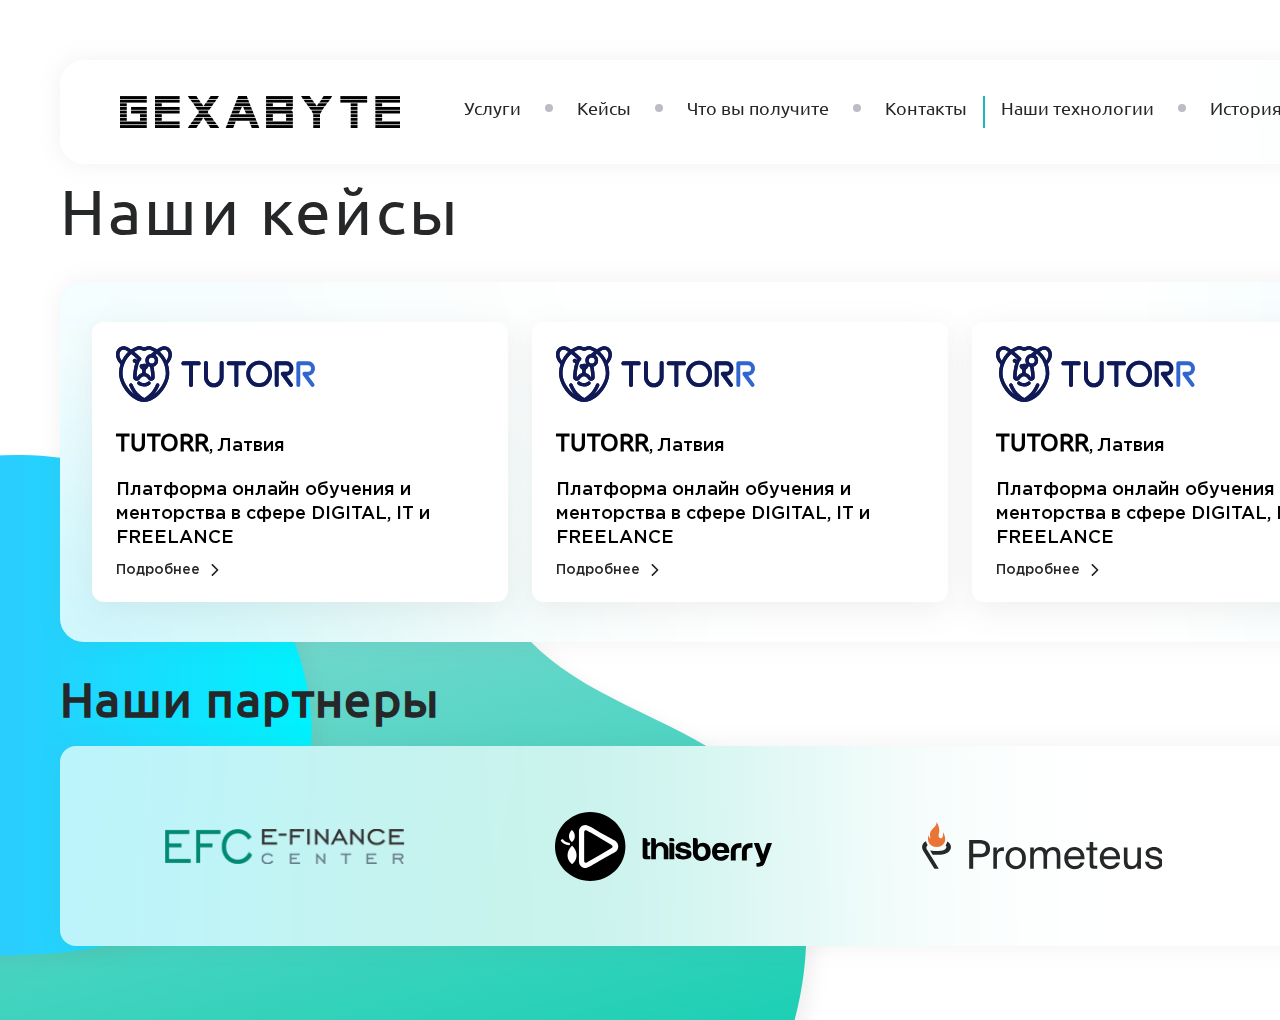
==== commit 128db129: "Add files via upload" ====
--- a/pages/cases/cases.html
+++ b/pages/cases/cases.html
@@ -227,6 +227,5 @@
 
  <script src="../../jquery-3.6.0.min.js"></script>
  <script src="../../script/script.js"></script>
- <script src="../../script/slick.min.js"></script>
 </body>
 </html>
--- a/css/style.css
+++ b/css/style.css
@@ -1,3 +1,4 @@
+@charset "UTF-8";
 html, body, div, span, applet, object, iframe,
 h1, h2, h3, h4, h5, h6, p, blockquote, pre,
 a, abbr, acronym, address, big, cite, code,
@@ -110,63 +111,6 @@
   border: 1px solid #17B7BB;
 }
 
-.inputWithIcon {
-  position: relative;
-}
-.inputWithIcon input[type=text] {
-  padding-left: 40px;
-}
-.inputWithIcon i {
-  position: absolute;
-  left: 0;
-  top: 8px;
-  padding: 9px 8px;
-  color: #aaa;
-  -webkit-transition: 0.3s;
-  transition: 0.3s;
-}
-.inputWithIcon input[type=text]:focus + i {
-  color: dodgerBlue;
-}
-
-.button {
-  position: absolute;
-  width: 158px;
-  height: 56px;
-  background: linear-gradient(267.71deg, #1ACACE 0%, #19B7BB 100%);
-  border-radius: 12px;
-  color: #fff;
-}
-.button:hover {
-  background: linear-gradient(267.71deg, #1ACACE 0%, #19B7BB 100%);
-  -webkit-box-shadow: 0px 8px 16px rgba(25, 183, 187, 0.32);
-          box-shadow: 0px 8px 16px rgba(25, 183, 187, 0.32);
-  border-radius: 12px;
-}
-.button:active {
-  background: linear-gradient(267.71deg, #1ACACE 0%, #19B7BB 100%);
-  -webkit-box-shadow: 0px 8px 16px rgba(25, 183, 187, 0.32), inset 0px 0px 16px rgba(0, 0, 0, 0.15);
-          box-shadow: 0px 8px 16px rgba(25, 183, 187, 0.32), inset 0px 0px 16px rgba(0, 0, 0, 0.15);
-  border-radius: 12px;
-}
-
-input {
-  font-style: normal;
-  font-weight: 500;
-  font-size: 18px;
-  line-height: 24px;
-  color: #000;
-  -webkit-box-flex: 0;
-      -ms-flex: none;
-          flex: none;
-  -webkit-box-ordinal-group: 1;
-      -ms-flex-order: 0;
-          order: 0;
-  -ms-flex-positive: 0;
-      flex-grow: 0;
-  margin: 0px 10px;
-}
-
 .field__lang {
   width: 122px;
   height: 40px;
@@ -556,7 +500,7 @@
 
 .header {
   width: 1800px;
-  height: 104px;
+  min-height: 104px;
   position: absolute;
   display: -webkit-box;
   display: -ms-flexbox;
@@ -760,8 +704,566 @@
 }
 
 /*
---------------------------------------------------------------------------------------------------------------
-main - media
+-------------------------------------------------------------------------------------------------------------------
+CASES
+
+*/
+.content1 {
+  display: -webkit-box;
+  display: -ms-flexbox;
+  display: flex;
+  -webkit-box-orient: vertical;
+  -webkit-box-direction: normal;
+      -ms-flex-direction: column;
+          flex-direction: column;
+  -webkit-box-flex: 1;
+      -ms-flex-positive: 1;
+          flex-grow: 1;
+  -ms-flex-negative: 0;
+      flex-shrink: 0;
+  height: 960px;
+  margin-left: 60px;
+  margin-top: 60px;
+}
+.content1 > .img {
+  padding-top: 167px;
+  padding-left: 96.1px;
+  width: 626px;
+  height: 626px;
+  opacity: 0.25;
+  -webkit-box-shadow: inset -3px 3px 4px rgba(255, 255, 255, 0.2);
+          box-shadow: inset -3px 3px 4px rgba(255, 255, 255, 0.2);
+  -webkit-filter: drop-shadow(8px -8px 10px rgba(255, 255, 255, 0.07)) drop-shadow(-10px 10px 10px rgba(0, 0, 0, 0.25)) drop-shadow(-30px 30px 30px rgba(0, 0, 0, 0.2)) drop-shadow(-45px 45px 70px rgba(0, 0, 0, 0.2));
+          filter: drop-shadow(8px -8px 10px rgba(255, 255, 255, 0.07)) drop-shadow(-10px 10px 10px rgba(0, 0, 0, 0.25)) drop-shadow(-30px 30px 30px rgba(0, 0, 0, 0.2)) drop-shadow(-45px 45px 70px rgba(0, 0, 0, 0.2));
+}
+
+#pages-header {
+  max-height: 72px;
+  -webkit-box-align: center;
+      -ms-flex-align: center;
+          align-items: center;
+  height: 6.5rem;
+  background: rgba(255, 255, 255, 0.7);
+  -webkit-box-shadow: 0px 0px 24px rgba(126, 120, 120, 0.1);
+          box-shadow: 0px 0px 24px rgba(126, 120, 120, 0.1);
+  -webkit-backdrop-filter: blur(150px);
+          backdrop-filter: blur(150px);
+  border-radius: 1.5rem;
+}
+
+.cases_h1 {
+  padding-top: 110px;
+  font-style: normal;
+  font-weight: 500;
+  font-size: 4rem;
+  line-height: 5rem;
+  letter-spacing: 0.05em;
+  color: #252729;
+}
+
+.case-row {
+  -webkit-box-align: center;
+      -ms-flex-align: center;
+          align-items: center;
+  margin-top: 32px;
+  display: -webkit-box;
+  display: -ms-flexbox;
+  display: flex;
+  -webkit-box-pack: row;
+      -ms-flex-pack: row;
+          justify-content: row;
+  width: 1800px;
+  height: 22.5rem;
+  background: rgba(255, 255, 255, 0.7);
+  -webkit-box-shadow: 0px 0px 24px rgba(126, 120, 120, 0.1);
+          box-shadow: 0px 0px 24px rgba(126, 120, 120, 0.1);
+  -webkit-backdrop-filter: blur(150px);
+          backdrop-filter: blur(150px);
+  border-radius: 24px;
+}
+
+.case {
+  background: #FFFFFF;
+  -webkit-box-shadow: 0px 8px 32px rgba(103, 97, 97, 0.1);
+          box-shadow: 0px 8px 32px rgba(103, 97, 97, 0.1);
+  border-radius: 12px;
+  width: 416px;
+  height: 280px;
+  margin-right: 24px;
+}
+.case:first-child {
+  margin-left: 32px;
+}
+.case .cases-logo {
+  width: 200px;
+  height: 56px;
+  margin: 24px;
+}
+.case .case-text {
+  padding-left: 24px;
+  font-family: Gotham Pro;
+}
+.case .case-text .h1 {
+  font-family: Gotham Pro;
+  font-size: 18px;
+  line-height: 32px;
+}
+.case .case-text span {
+  font-family: Gotham Pro;
+  font-style: normal;
+  font-weight: 500;
+  font-size: 24px;
+  line-height: 32px;
+}
+.case .case-text .h5 {
+  font-family: Gotham Pro;
+  margin-top: 1rem;
+  font-style: normal;
+  font-weight: 300;
+  font-size: 18px;
+  line-height: 24px;
+}
+.case .case-text a {
+  color: #252729;
+}
+.case .case-text a:hover {
+  color: #17B7BB;
+}
+.case .case-text .details {
+  font-family: Gotham Pro;
+  font-style: normal;
+  font-weight: normal;
+  font-size: 14px;
+  line-height: 24px;
+  padding-top: 8px;
+  display: -webkit-box;
+  display: -ms-flexbox;
+  display: flex;
+  -webkit-box-align: center;
+      -ms-flex-align: center;
+          align-items: center;
+}
+.case .case-text .details img {
+  padding-left: 10.5px;
+}
+
+.all-cases {
+  width: 416px;
+  height: 280px;
+  background: #17B7BB;
+  -webkit-box-shadow: 0px 8px 32px rgba(103, 97, 97, 0.1);
+          box-shadow: 0px 8px 32px rgba(103, 97, 97, 0.1);
+  border-radius: 12px;
+  margin-right: 32px;
+}
+.all-cases .circle {
+  width: 120px;
+  height: 120px;
+  background: rgba(255, 255, 255, 0.3);
+  border-radius: 50%;
+  margin-top: 56px;
+  margin-left: 148px;
+}
+.all-cases .arrow {
+  margin: 28px;
+}
+.all-cases .all-cases-text {
+  font-family: Ubuntu;
+  font-style: normal;
+  font-weight: normal;
+  font-size: 18px;
+  line-height: 24px;
+  color: #FFFFFF;
+  margin-top: 16px;
+  text-align: center;
+}
+
+.partners_h1 {
+  margin-top: 24px;
+  margin-bottom: 16px;
+  font-style: normal;
+  font-weight: bold;
+  font-size: 48px;
+  line-height: 64px;
+  letter-spacing: 0.03em;
+  color: #252729;
+}
+
+.slick-list {
+  overflow: hidden;
+}
+
+.slick-track {
+  display: -webkit-box;
+  display: -ms-flexbox;
+  display: flex;
+  -webkit-box-align: center;
+      -ms-flex-align: center;
+          align-items: center;
+  -webkit-box-pack: center;
+      -ms-flex-pack: center;
+          justify-content: center;
+}
+
+.slick-slider {
+  min-width: 0;
+}
+
+/* Ограничивающая оболочка */
+.slick-list {
+  overflow: hidden;
+}
+
+/* Лента слайдов */
+.slick-track {
+  display: -webkit-box;
+  display: -ms-flexbox;
+  display: flex;
+  -webkit-box-align: center;
+      -ms-flex-align: center;
+          align-items: center;
+  -webkit-box-pack: center;
+      -ms-flex-pack: center;
+          justify-content: center;
+}
+
+/* Конкретный слайдер */
+.slider {
+  height: 200px;
+  width: 1800px;
+  background: rgba(255, 255, 255, 0.7);
+  -webkit-box-shadow: 0px 0px 24px rgba(126, 120, 120, 0.1);
+          box-shadow: 0px 0px 24px rgba(126, 120, 120, 0.1);
+  -webkit-backdrop-filter: blur(150px);
+          backdrop-filter: blur(150px);
+  border-radius: 16px;
+  display: -webkit-box;
+  display: -ms-flexbox;
+  display: flex;
+  -webkit-box-pack: center;
+      -ms-flex-pack: center;
+          justify-content: center;
+  -webkit-box-align: center;
+      -ms-flex-align: center;
+          align-items: center;
+}
+
+.slider__item {
+  padding: 0px 75px;
+  display: -webkit-box;
+  display: -ms-flexbox;
+  display: flex;
+  -webkit-box-pack: center;
+      -ms-flex-pack: center;
+          justify-content: center;
+  -webkit-box-align: center;
+      -ms-flex-align: center;
+          align-items: center;
+}
+
+@media (max-width: 769px) {
+  .slider__item {
+    padding: 0px 20px;
+  }
+}
+.slider__item img {
+  max-width: 100%;
+}
+
+/*
+
+-----------------------------------------------------------------------------------------------------------
+Contacts
+
+
+*/
+.contacts_h1 {
+  padding-top: 120px;
+}
+.contacts_h1 p {
+  font-family: Ubuntu;
+  font-style: normal;
+  font-weight: 500;
+  font-size: 64px;
+  line-height: 80px;
+  letter-spacing: 0.05em;
+  color: #252729;
+}
+
+.contacts_rect1 {
+  position: absolute;
+  max-width: 100%;
+  display: -webkit-box;
+  display: -ms-flexbox;
+  display: flex;
+  width: 1192px;
+  height: 304px;
+  margin-top: 244px;
+  background: rgba(255, 255, 255, 0.7);
+  -webkit-box-shadow: 0px 0px 24px rgba(126, 120, 120, 0.1);
+          box-shadow: 0px 0px 24px rgba(126, 120, 120, 0.1);
+  -webkit-backdrop-filter: blur(150px);
+          backdrop-filter: blur(150px);
+  /* Note: backdrop-filter has minimal browser support */
+  border-radius: 24px;
+}
+
+.contacts_tgb {
+  margin-bottom: 16px;
+}
+.contacts_tgb button {
+  cursor: pointer;
+  background: #FFFFFF;
+  border: 1px solid #EAEAF3;
+  -webkit-box-sizing: border-box;
+          box-sizing: border-box;
+  -webkit-box-shadow: 0px 8px 16px rgba(116, 115, 115, 0.15);
+          box-shadow: 0px 8px 16px rgba(116, 115, 115, 0.15);
+  border-radius: 12px;
+  display: -webkit-box;
+  display: -ms-flexbox;
+  display: flex;
+  -webkit-box-align: center;
+      -ms-flex-align: center;
+          align-items: center;
+  font-family: Ubuntu;
+  font-style: normal;
+  font-weight: 300;
+  font-size: 18px;
+  line-height: 24px;
+  width: 264px;
+  height: 48px;
+}
+.contacts_tgb img {
+  margin-left: 24px;
+  padding-right: 16px;
+}
+
+.contacts_wsb button {
+  cursor: pointer;
+  background: #FFFFFF;
+  border: 1px solid #EAEAF3;
+  -webkit-box-sizing: border-box;
+          box-sizing: border-box;
+  -webkit-box-shadow: 0px 8px 16px rgba(116, 115, 115, 0.15);
+          box-shadow: 0px 8px 16px rgba(116, 115, 115, 0.15);
+  border-radius: 12px;
+  display: -webkit-box;
+  display: -ms-flexbox;
+  display: flex;
+  -webkit-box-align: center;
+      -ms-flex-align: center;
+          align-items: center;
+  font-family: Ubuntu;
+  font-style: normal;
+  font-weight: 300;
+  font-size: 18px;
+  line-height: 24px;
+  width: 264px;
+  height: 48px;
+}
+.contacts_wsb img {
+  margin-left: 24px;
+  padding-right: 16px;
+}
+
+.contacts {
+  display: -webkit-box;
+  display: -ms-flexbox;
+  display: flex;
+  -webkit-box-orient: horizontal;
+  -webkit-box-direction: normal;
+      -ms-flex-direction: row;
+          flex-direction: row;
+  margin: 32px 0 0 32px;
+}
+
+.contacts_h5 {
+  font-size: 24px;
+  line-height: 32px;
+}
+
+.contacts_info_text {
+  margin-top: 16px;
+}
+.contacts_info_text:first-child {
+  margin-top: 18px;
+}
+.contacts_info_text img {
+  margin-right: 8px;
+}
+
+.underline {
+  -webkit-text-decoration-line: underline;
+          text-decoration-line: underline;
+}
+
+.contacts_social {
+  margin-left: 263px;
+}
+
+.contacts_icons {
+  display: -webkit-box;
+  display: -ms-flexbox;
+  display: flex;
+  -webkit-box-orient: horizontal;
+  -webkit-box-direction: normal;
+      -ms-flex-direction: row;
+          flex-direction: row;
+}
+.contacts_icons div {
+  margin: 16px 16px 24px 0;
+}
+.contacts_icons div a {
+  cursor: pointer;
+}
+
+.contacts_rect2 {
+  position: absolute;
+  width: 1192px;
+  height: 256px;
+  margin-top: 576px;
+  background: rgba(255, 255, 255, 0.7);
+  -webkit-box-shadow: 0px 0px 24px rgba(126, 120, 120, 0.1);
+          box-shadow: 0px 0px 24px rgba(126, 120, 120, 0.1);
+  -webkit-backdrop-filter: blur(150px);
+          backdrop-filter: blur(150px);
+  border-radius: 24px;
+}
+
+.contacts_h1_2 {
+  margin: 32px 32px 24px 32px;
+  font-family: Ubuntu;
+  font-style: normal;
+  font-weight: normal;
+  font-size: 24px;
+  line-height: 32px;
+}
+
+.contacts_form {
+  display: -webkit-box;
+  display: -ms-flexbox;
+  display: flex;
+  margin-left: 32px;
+}
+.contacts_form form {
+  margin-right: 24px;
+  display: -webkit-box;
+  display: -ms-flexbox;
+  display: flex;
+  -webkit-box-orient: horizontal;
+  -webkit-box-direction: normal;
+      -ms-flex-direction: row;
+          flex-direction: row;
+}
+
+.inputWithIcon {
+  margin-right: 24px;
+  position: relative;
+}
+.inputWithIcon input {
+  width: 360px;
+  height: 56px;
+}
+.inputWithIcon img {
+  margin-left: 16px;
+}
+.inputWithIcon input[type=text] {
+  font-family: Ubuntu;
+  font-style: normal;
+  font-size: 16px;
+  line-height: 24px;
+  color: #BCBCC7;
+  padding-left: 50px;
+}
+.inputWithIcon i {
+  padding-top: 16px;
+  position: absolute;
+  left: 0;
+  color: #aaa;
+  -webkit-transition: 0.3s;
+  transition: 0.3s;
+}
+.inputWithIcon input[type=text]:focus + i {
+  color: dodgerBlue;
+}
+
+.confidence {
+  position: absolute;
+  width: 351px;
+  height: 32px;
+  margin-top: 88px;
+  margin-left: 32px;
+  font-family: Ubuntu;
+  font-style: normal;
+  font-weight: 300;
+  font-size: 14px;
+  line-height: 16px;
+  color: #858C99;
+  opacity: 0.75;
+}
+
+.buttonn_row {
+  display: -webkit-box;
+  display: -ms-flexbox;
+  display: flex;
+  -webkit-box-orient: horizontal;
+  -webkit-box-direction: normal;
+      -ms-flex-direction: row;
+          flex-direction: row;
+}
+
+.button {
+  display: -webkit-box;
+  display: -ms-flexbox;
+  display: flex;
+  -webkit-box-align: center;
+      -ms-flex-align: center;
+          align-items: center;
+  -webkit-box-pack: center;
+      -ms-flex-pack: center;
+          justify-content: center;
+  margin-top: 80px;
+  margin-left: 517px;
+  cursor: pointer;
+  position: absolute;
+  width: 158px;
+  height: 56px;
+  background: linear-gradient(267.71deg, #1ACACE 0%, #19B7BB 100%);
+  border-radius: 12px;
+  color: #fff;
+  font-family: Ubuntu;
+  font-style: normal;
+  font-weight: 500;
+  font-size: 18px;
+  line-height: 24px;
+  border: 0;
+}
+.button:hover {
+  background: linear-gradient(267.71deg, #1ACACE 0%, #19B7BB 100%);
+  -webkit-box-shadow: 0px 8px 16px rgba(25, 183, 187, 0.32);
+          box-shadow: 0px 8px 16px rgba(25, 183, 187, 0.32);
+  border-radius: 12px;
+}
+.button:active {
+  background: linear-gradient(267.71deg, #1ACACE 0%, #19B7BB 100%);
+  -webkit-box-shadow: 0px 8px 16px rgba(25, 183, 187, 0.32), inset 0px 0px 16px rgba(0, 0, 0, 0.15);
+          box-shadow: 0px 8px 16px rgba(25, 183, 187, 0.32), inset 0px 0px 16px rgba(0, 0, 0, 0.15);
+  border-radius: 12px;
+}
+
+.map {
+  margin-left: 1216px;
+  margin-top: 46px;
+  display: -webkit-box;
+  display: -ms-flexbox;
+  display: flex;
+  position: relative;
+}
+
+/*
+------------------------------------------------------------------------------------------------------------------
+
 
 */
 @media screen and (max-width: 1200px) {
@@ -788,7 +1290,7 @@
   }
 
   .header {
-    height: 72px;
+    min-height: 72px;
     max-width: 100%;
   }
   .header .logo {
@@ -1072,8 +1574,83 @@
             justify-content: center;
     margin-top: 7px;
   }
-}
-@media screen and (max-width: 1200px) and (max-width: 320px) {
+
+  .slider {
+    -webkit-box-pack: justify;
+        -ms-flex-pack: justify;
+            justify-content: space-between;
+    width: 704px;
+    height: 150px;
+  }
+  .slider #i3,
+.slider #i4,
+.slider #i5 {
+    display: none;
+  }
+  .slider #i1 {
+    margin-left: 40px;
+    width: 272px;
+    height: 40px;
+  }
+  .slider #i2 {
+    width: 272px;
+    height: 86px;
+  }
+
+  /*
+  ----------------------------------------------------------------------------------------------------------
+                      Cases
+
+
+  */
+  .header {
+    width: 704px;
+  }
+
+  .content1 {
+    min-width: 0;
+    max-width: 100%;
+    margin-left: 32px;
+    margin-top: 32px;
+  }
+
+  .cases_h1 {
+    font-style: normal;
+    font-weight: 500;
+    font-size: 40px;
+    line-height: 56px;
+  }
+
+  .case-row {
+    position: relative;
+    max-width: 1800px;
+    border-radius: 16px;
+    height: 308px;
+  }
+
+  .case {
+    height: 260px;
+    width: 416px;
+  }
+
+  .all-cases {
+    height: 260px;
+    width: 416px;
+  }
+
+  .partners {
+    height: 150px;
+    width: 704px;
+  }
+
+  .partners_h1 {
+    font-weight: 500;
+    font-size: 40px;
+    line-height: 56px;
+    margin-bottom: 24px;
+  }
+}
+@media screen and (max-width: 320px) {
   .social_buttons {
     display: none;
   }
@@ -1183,300 +1760,14 @@
     font-size: 16px;
     line-height: 24px;
   }
-}
-/*
--------------------------------------------------------------------------------------------------------------------
-CASES
-
-*/
-.content1 {
-  display: -webkit-box;
-  display: -ms-flexbox;
-  display: flex;
-  -webkit-box-orient: vertical;
-  -webkit-box-direction: normal;
-      -ms-flex-direction: column;
-          flex-direction: column;
-  -webkit-box-flex: 1;
-      -ms-flex-positive: 1;
-          flex-grow: 1;
-  -ms-flex-negative: 0;
-      flex-shrink: 0;
-  height: 960px;
-  margin-left: 60px;
-  margin-top: 60px;
-}
-.content1 > .img {
-  padding-top: 167px;
-  padding-left: 96.1px;
-  width: 626px;
-  height: 626px;
-  opacity: 0.25;
-  -webkit-box-shadow: inset -3px 3px 4px rgba(255, 255, 255, 0.2);
-          box-shadow: inset -3px 3px 4px rgba(255, 255, 255, 0.2);
-  -webkit-filter: drop-shadow(8px -8px 10px rgba(255, 255, 255, 0.07)) drop-shadow(-10px 10px 10px rgba(0, 0, 0, 0.25)) drop-shadow(-30px 30px 30px rgba(0, 0, 0, 0.2)) drop-shadow(-45px 45px 70px rgba(0, 0, 0, 0.2));
-          filter: drop-shadow(8px -8px 10px rgba(255, 255, 255, 0.07)) drop-shadow(-10px 10px 10px rgba(0, 0, 0, 0.25)) drop-shadow(-30px 30px 30px rgba(0, 0, 0, 0.2)) drop-shadow(-45px 45px 70px rgba(0, 0, 0, 0.2));
-}
-
-#pages-header {
-  max-height: 72px;
-  -webkit-box-align: center;
-      -ms-flex-align: center;
-          align-items: center;
-  height: 6.5rem;
-  background: rgba(255, 255, 255, 0.7);
-  -webkit-box-shadow: 0px 0px 24px rgba(126, 120, 120, 0.1);
-          box-shadow: 0px 0px 24px rgba(126, 120, 120, 0.1);
-  -webkit-backdrop-filter: blur(150px);
-          backdrop-filter: blur(150px);
-  border-radius: 1.5rem;
-}
-
-.cases_h1 {
-  padding-top: 110px;
-  font-style: normal;
-  font-weight: 500;
-  font-size: 4rem;
-  line-height: 5rem;
-  letter-spacing: 0.05em;
-  color: #252729;
-}
-
-.case-row {
-  -webkit-box-align: center;
-      -ms-flex-align: center;
-          align-items: center;
-  margin-top: 32px;
-  display: -webkit-box;
-  display: -ms-flexbox;
-  display: flex;
-  -webkit-box-pack: row;
-      -ms-flex-pack: row;
-          justify-content: row;
-  width: 1800px;
-  height: 22.5rem;
-  background: rgba(255, 255, 255, 0.7);
-  -webkit-box-shadow: 0px 0px 24px rgba(126, 120, 120, 0.1);
-          box-shadow: 0px 0px 24px rgba(126, 120, 120, 0.1);
-  -webkit-backdrop-filter: blur(150px);
-          backdrop-filter: blur(150px);
-  border-radius: 24px;
-}
-
-.case {
-  background: #FFFFFF;
-  -webkit-box-shadow: 0px 8px 32px rgba(103, 97, 97, 0.1);
-          box-shadow: 0px 8px 32px rgba(103, 97, 97, 0.1);
-  border-radius: 12px;
-  width: 416px;
-  height: 280px;
-  margin-right: 24px;
-}
-.case:first-child {
-  margin-left: 32px;
-}
-.case .cases-logo {
-  width: 200px;
-  height: 56px;
-  margin: 24px;
-}
-.case .case-text {
-  padding-left: 24px;
-  font-family: Gotham Pro;
-}
-.case .case-text .h1 {
-  font-family: Gotham Pro;
-  font-size: 18px;
-  line-height: 32px;
-}
-.case .case-text span {
-  font-family: Gotham Pro;
-  font-style: normal;
-  font-weight: 500;
-  font-size: 24px;
-  line-height: 32px;
-}
-.case .case-text .h5 {
-  font-family: Gotham Pro;
-  margin-top: 1rem;
-  font-style: normal;
-  font-weight: 300;
-  font-size: 18px;
-  line-height: 24px;
-}
-.case .case-text a {
-  color: #252729;
-}
-.case .case-text a:hover {
-  color: #17B7BB;
-}
-.case .case-text .details {
-  font-family: Gotham Pro;
-  font-style: normal;
-  font-weight: normal;
-  font-size: 14px;
-  line-height: 24px;
-  padding-top: 8px;
-  display: -webkit-box;
-  display: -ms-flexbox;
-  display: flex;
-  -webkit-box-align: center;
-      -ms-flex-align: center;
-          align-items: center;
-}
-.case .case-text .details img {
-  padding-left: 10.5px;
-}
-
-.all-cases {
-  width: 416px;
-  height: 280px;
-  background: #17B7BB;
-  -webkit-box-shadow: 0px 8px 32px rgba(103, 97, 97, 0.1);
-          box-shadow: 0px 8px 32px rgba(103, 97, 97, 0.1);
-  border-radius: 12px;
-  margin-right: 32px;
-}
-.all-cases .circle {
-  width: 120px;
-  height: 120px;
-  background: rgba(255, 255, 255, 0.3);
-  border-radius: 50%;
-  margin-top: 56px;
-  margin-left: 148px;
-}
-.all-cases .arrow {
-  margin: 28px;
-}
-.all-cases .all-cases-text {
-  font-family: Ubuntu;
-  font-style: normal;
-  font-weight: normal;
-  font-size: 18px;
-  line-height: 24px;
-  color: #FFFFFF;
-  margin-top: 16px;
-  text-align: center;
-}
-
-.partners_h1 {
-  margin-top: 24px;
-  margin-bottom: 16px;
-  font-style: normal;
-  font-weight: bold;
-  font-size: 48px;
-  line-height: 64px;
-  letter-spacing: 0.03em;
-  color: #252729;
-}
-
-.slick-list {
-  overflow: hidden;
-}
-
-.slick-track {
-  display: -webkit-box;
-  display: -ms-flexbox;
-  display: flex;
-  -webkit-box-align: center;
-      -ms-flex-align: center;
-          align-items: center;
-  -webkit-box-pack: center;
-      -ms-flex-pack: center;
-          justify-content: center;
-}
-
-/*
-------------------------------------------------------------------------------------------------------------------
-
-
-*/
-@media screen and (max-width: 1200px) {
-  .header {
-    width: 704px;
-  }
-
-  .content1 {
-    min-width: 0;
-    max-width: 100%;
-    margin-left: 32px;
-    margin-top: 32px;
-  }
-
-  .cases_h1 {
-    font-style: normal;
-    font-weight: 500;
-    font-size: 40px;
-    line-height: 56px;
-  }
-
-  .case-row {
-    position: relative;
-    max-width: 1800px;
-    border-radius: 16px;
-    height: 308px;
-  }
-
-  .case {
-    height: 260px;
-    width: 416px;
-  }
-
-  .all-cases {
-    height: 260px;
-    width: 416px;
-  }
-
-  .partners {
-    height: 150px;
-    width: 704px;
-  }
-
-  .partners_h1 {
-    font-weight: 500;
-    font-size: 40px;
-    line-height: 56px;
-    margin-bottom: 24px;
-  }
-
-  .slider {
-    -webkit-box-sizing: border-box;
-            box-sizing: border-box;
-    position: relative;
-    padding: 40px 60px;
-    width: 100%;
-    background: rgba(255, 255, 255, 0.7);
-    -webkit-box-shadow: 0px 0px 24px rgba(126, 120, 120, 0.1);
-            box-shadow: 0px 0px 24px rgba(126, 120, 120, 0.1);
-    -webkit-backdrop-filter: blur(150px);
-            backdrop-filter: blur(150px);
-    border-radius: 16px;
-  }
-
-  .slider__item {
-    padding: 0px 75px;
-    display: -webkit-box;
-    display: -ms-flexbox;
-    display: flex;
-    -webkit-box-pack: center;
-        -ms-flex-pack: center;
-            justify-content: center;
-    -webkit-box-align: center;
-        -ms-flex-align: center;
-            align-items: center;
-  }
-}
-@media screen and (max-width: 1200px) and (max-width: 769px) {
-  .slider__item {
-    padding: 0px 20px;
-  }
-}
-@media screen and (max-width: 1200px) {
-  .slider__item img {
-    max-width: 100%;
-  }
-}
-@media screen and (max-width: 320px) {
+
+  /*
+
+  -----------------------------------------------------------------------------------------------------------
+                          Cases
+
+
+  */
   .content1 {
     margin: 0;
   }
